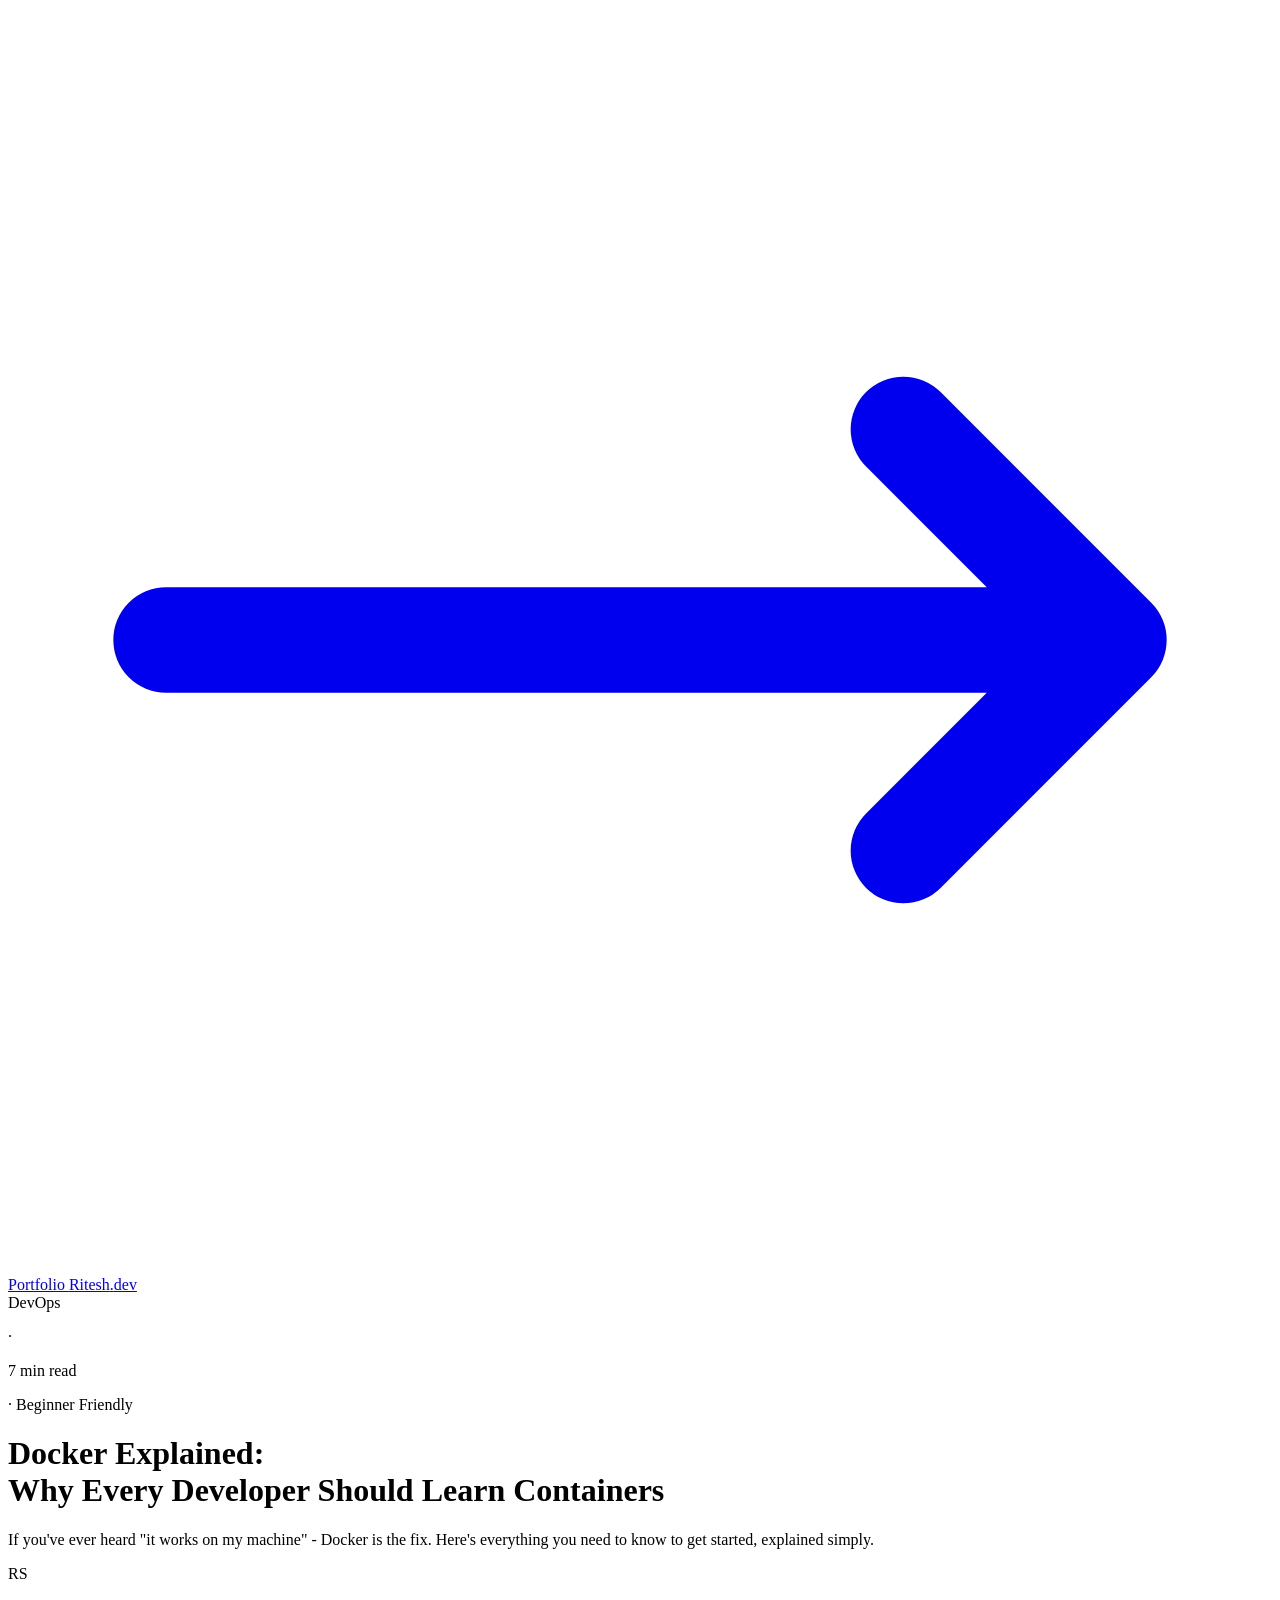
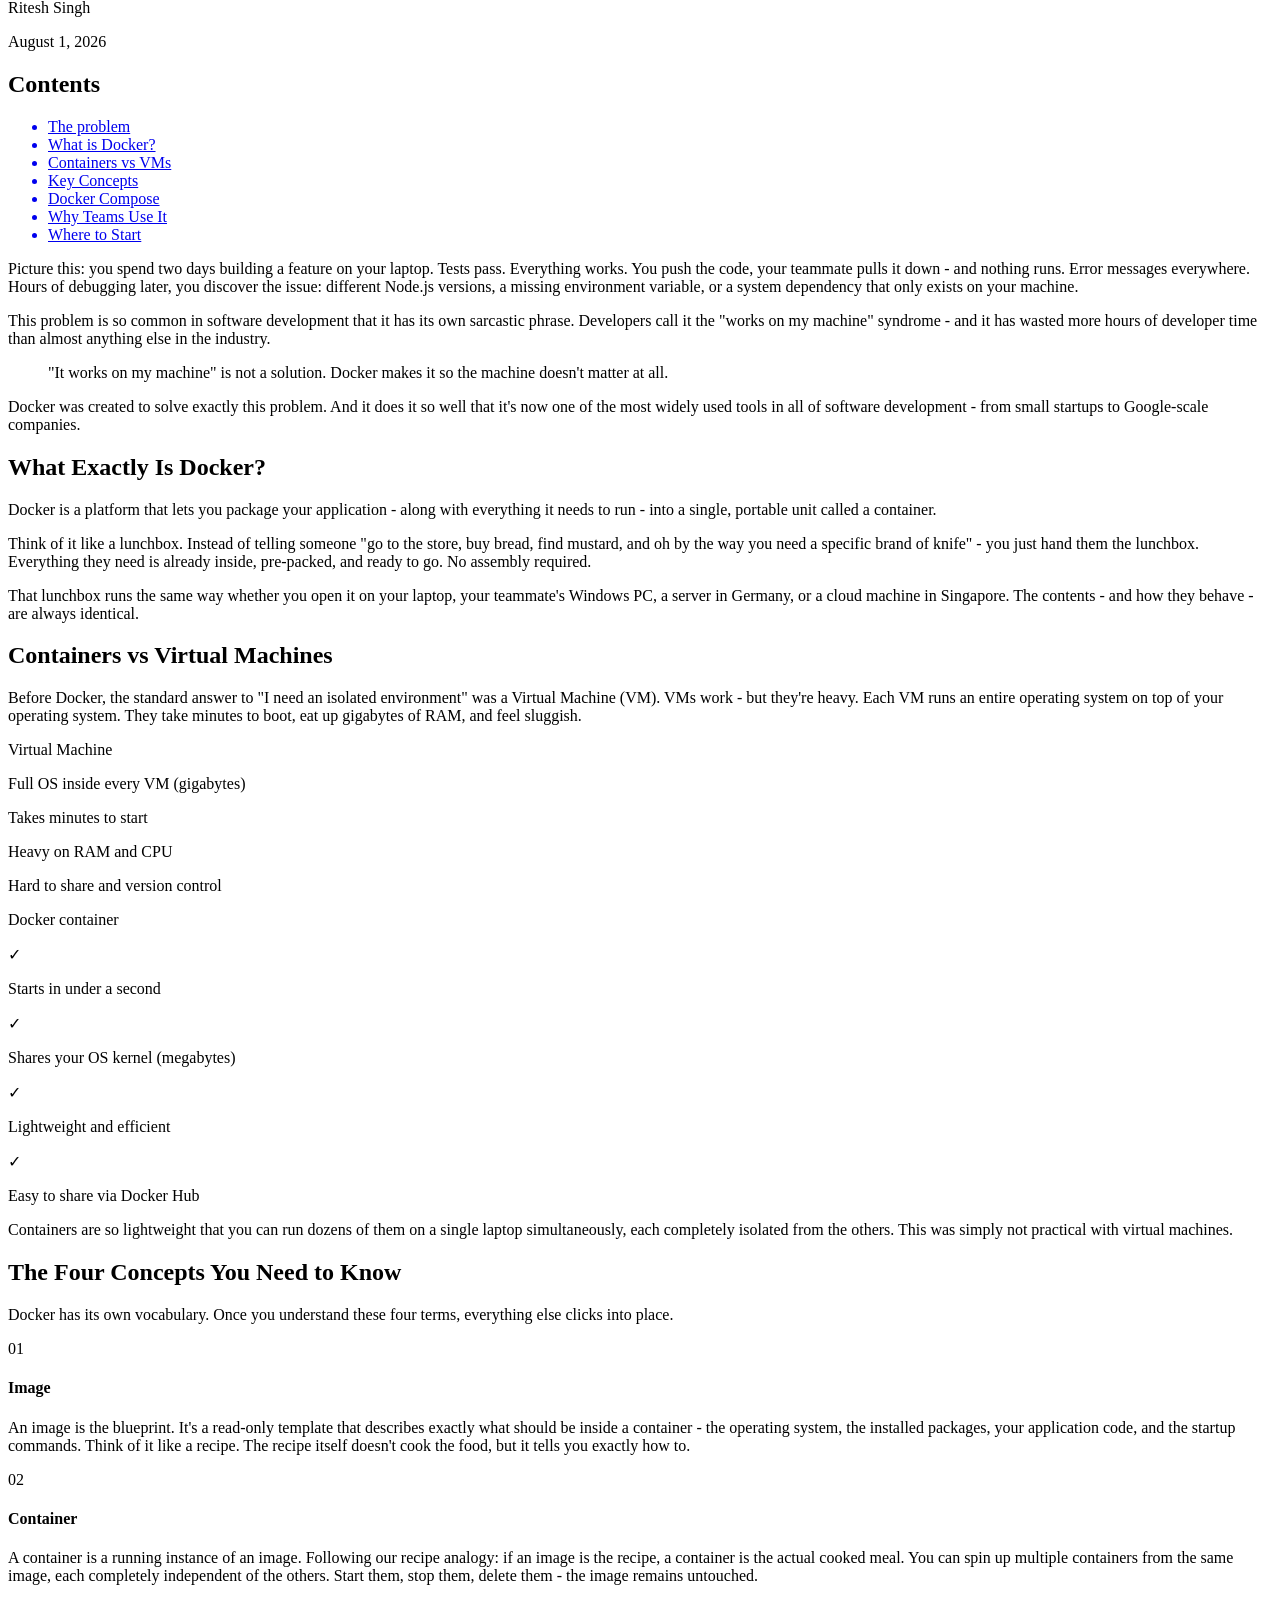
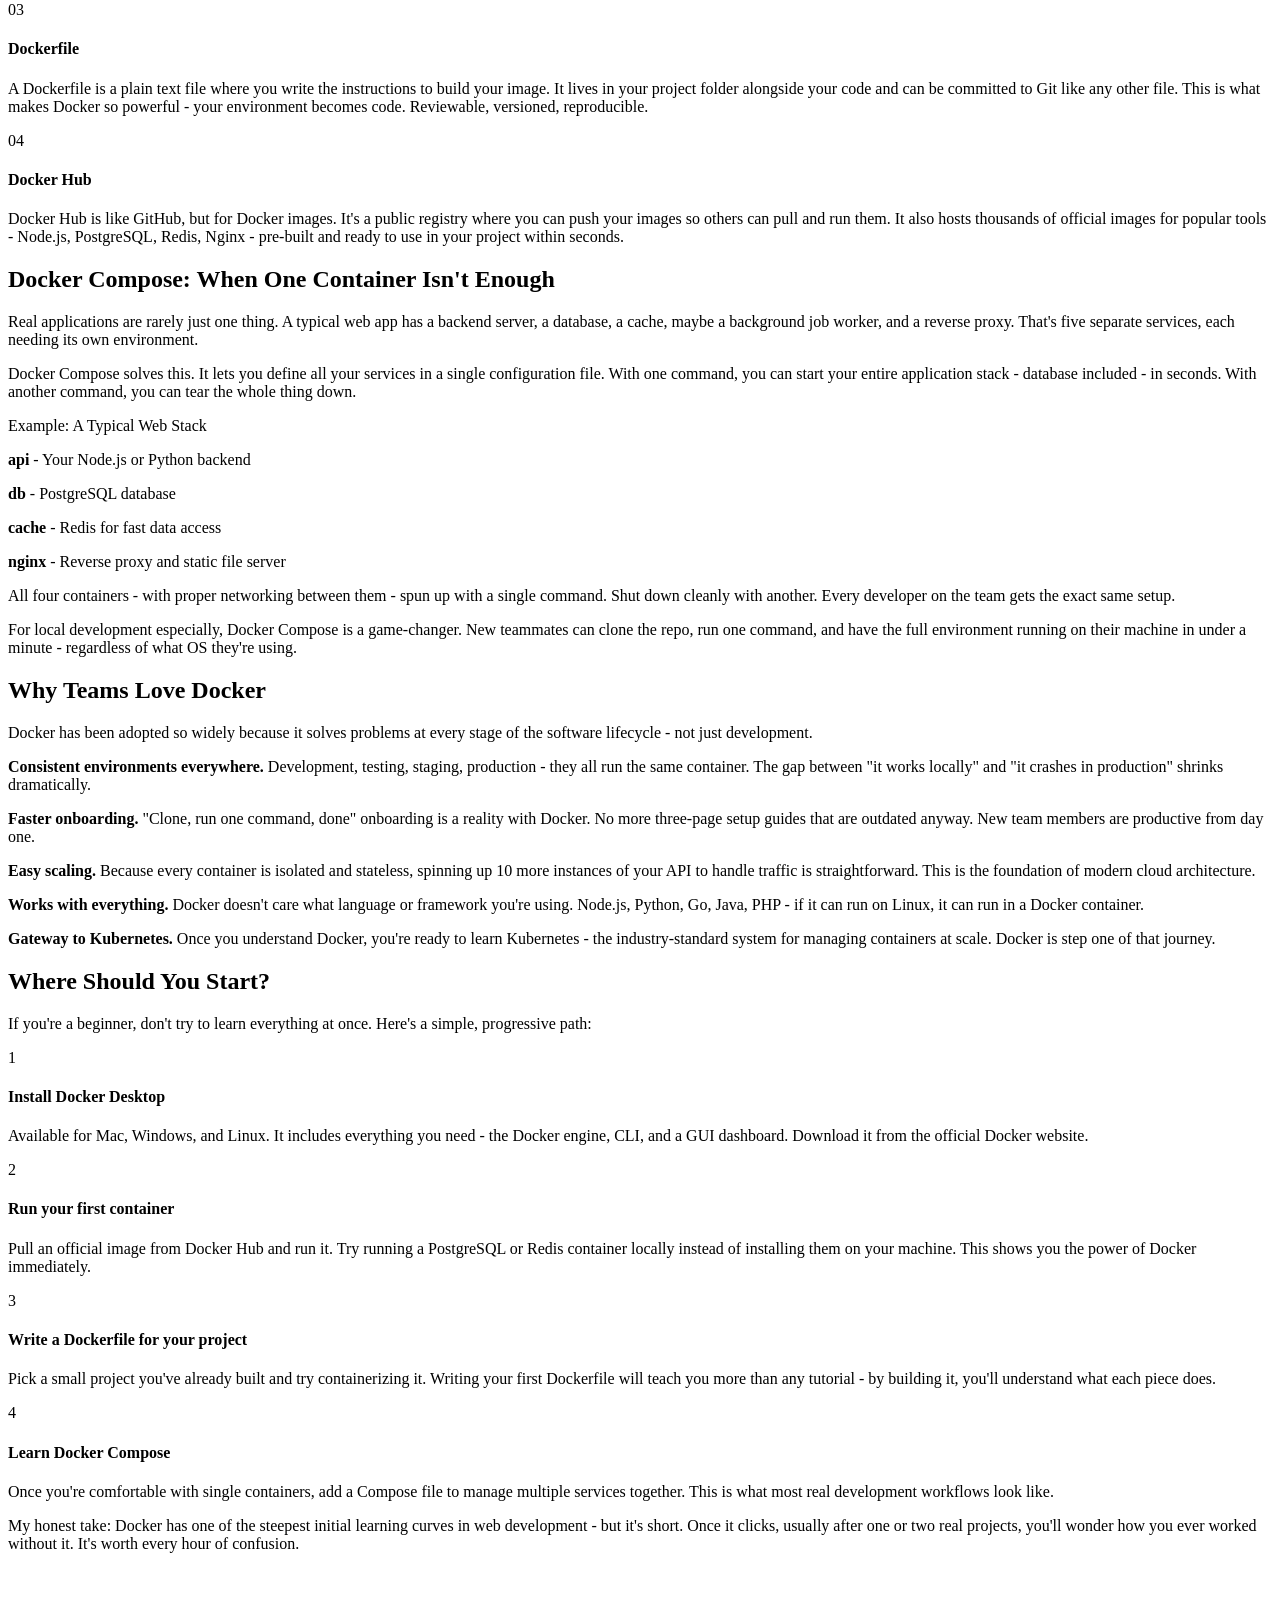
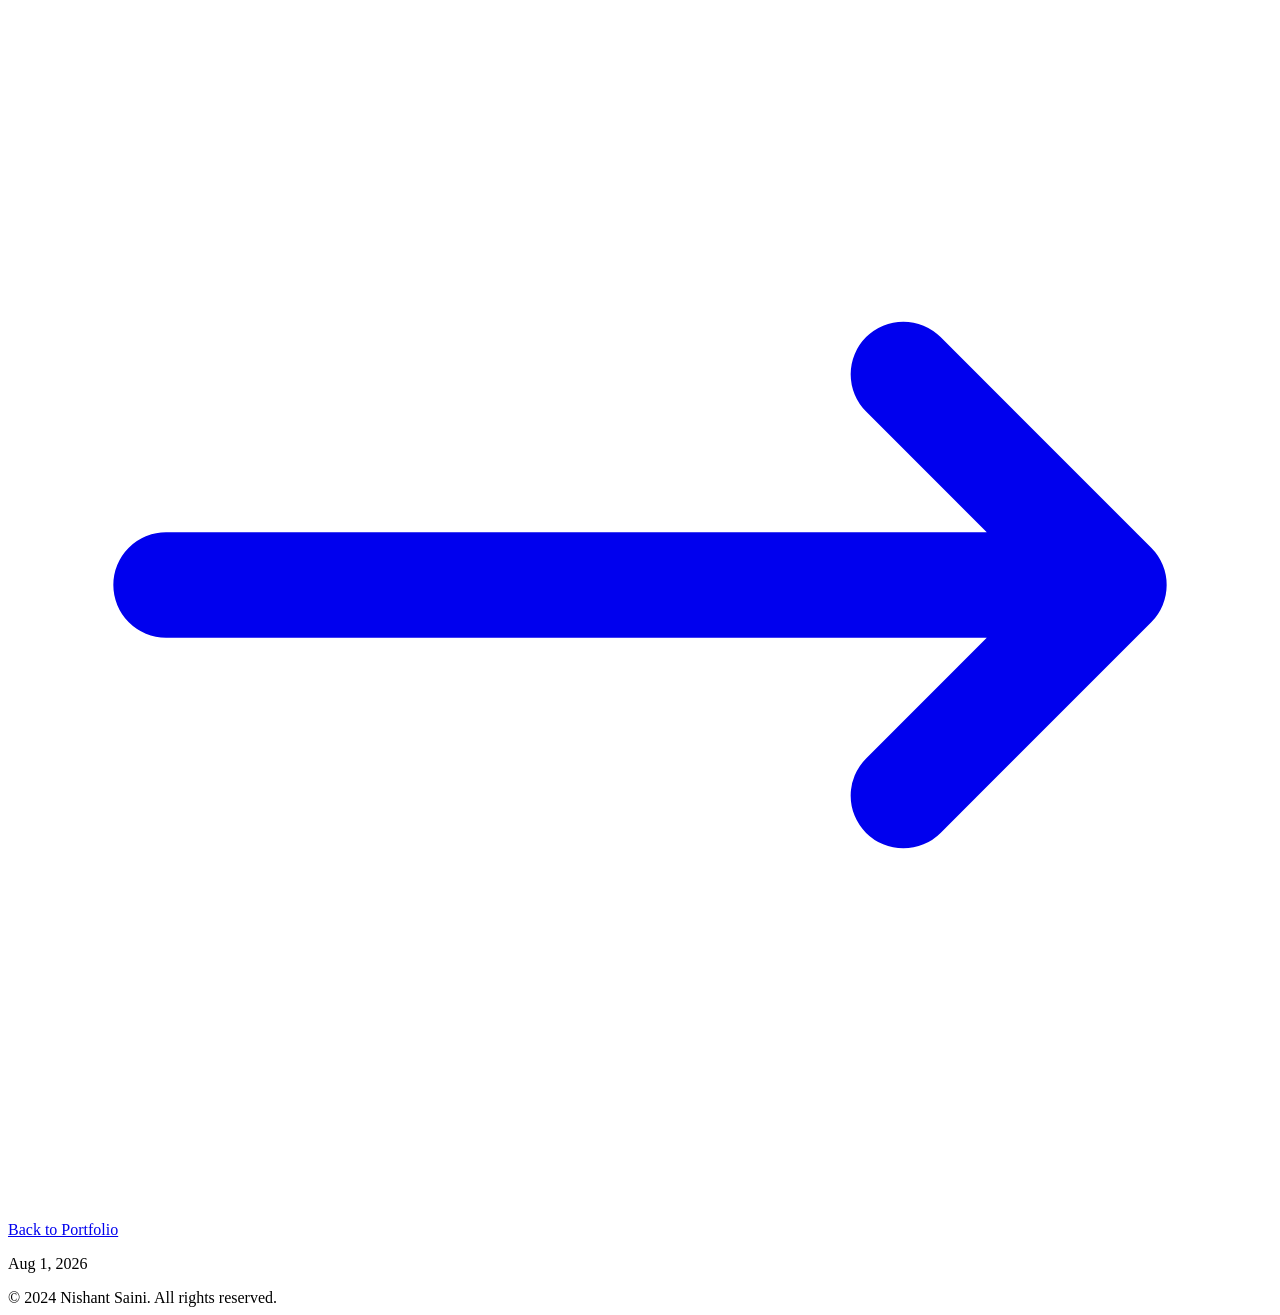
==== blog.html @ caf2816a "dynamic porfolio" ====
<!DOCTYPE html>
<html lang="en">

<head>
    <meta charset="UTF-8">
    <meta name="viewport" content="width=device-width, initial-scale=1.0">
    <title>Docker Blog</title>
    <link rel="stylesheet" href="output.css">
</head>

<body>
    <header class="border-b border-(--border-subtle) fixed inset-x-0 bg-(--navbar-bg) backdrop-blur-xs z-10">
        <nav class="flex justify-between max-w-6xl mx-auto px-6  items-center h-16">
            <a href="index.html"
                class="flex items-center text-sm gap-2 text-(--text-3) hover:text-(--text-1) transition-all duration-200 font-extralight">
                <svg class="w-4 h-4 rotate-180" fill="none" stroke="currentColor" viewBox="0 0 24 24">
                    <path stroke-linecap="round" stroke-linejoin="round" stroke-width="2"
                        d="M17 8l4 4m0 0l-4 4m4-4H3" />
                </svg>
                Portfolio
            </a>

            <a href="index.html">Ritesh<span class="text-amber-400 text-xl">.</span>dev</a>
        </nav>
    </header>

    <div class="pt-16">
        <div class="max-w-6xl mx-auto px-6 py-15 border-b border-(--border)">
            <div class="max-w-2xl">


                <div class="flex gap-4 text-xs text-(--text-4) items-center mb-8 ">
                    <span
                        class="rounded-full text-sm px-3 py-0.5 border border-(--accent-border) bg-(--accent-dim) text-(--accent)">DevOps</span>
                    <p>·</p>
                    <p>7 min read</p>
                    <span>·</span>
                    <span>Beginner Friendly</span>
                </div>
                <h1 class="text-4xl md:text-5xl font-serif font-bold mb-8 leading-tight tracking-tight">
                    Docker Explained:<br>Why Every Developer Should Learn Containers
                </h1>
                <p class="text-(--text-2) text-lg font-extralight leading-7 mb-8">If you've ever heard "it works on my
                    machine" -
                    Docker is the fix. Here's everything you need to know to get started, explained simply.</p>
                <div class="flex gap-4 items-center">
                    <div
                        class="h-10 w-10 rounded-full bg-(--accent-dim) border border-(--accent-border) p-2 grid place-items-center text-(--accent)">
                        RS
                    </div>
                    <div class="">
                        <p class="text-sm text-(--text-1)">Ritesh Singh</p>
                        <p class="text-xs text-(--text-4)">August 1, 2026</p>
                    </div>
                </div>
            </div>
        </div>
    </div>

    <div class="">
        <div class="max-w-6xl mx-auto px-6 py-10 flex gap-20">
            <div class="hidden relative lg:block w-40 ">
                <div class="sticky top-30">
                    <h2 class="uppercase tracking-widest text-xs text-(--text-4) mb-8">Contents</h2>

                    <ul class="flex flex-col gap-3.5">
                        <a href="#the-problem"
                            class="capitalize  text-xs text-(--text-4) hover:text-(--accent) transition-all duration-200">
                            <li>The problem</li>
                        </a>
                        <a href="#what-is-docker"
                            class="capitalize  text-xs text-(--text-4) hover:text-(--accent) transition-all duration-200">
                            <li>What is Docker?</li>
                        </a>
                        <a href="#container-vs-vm"
                            class="capitalize  text-xs text-(--text-4) hover:text-(--accent) transition-all duration-200">
                            <li>Containers vs VMs</li>
                        </a>
                        <a href="#key-concepts"
                            class="capitalize  text-xs text-(--text-4) hover:text-(--accent) transition-all duration-200">
                            <li>Key Concepts</li>
                        </a>
                        <a href="#docker-compose"
                            class="capitalize  text-xs text-(--text-4) hover:text-(--accent) transition-all duration-200">
                            <li>Docker Compose</li>
                        </a>
                        <a href="#why-teams-use-it"
                            class="capitalize  text-xs text-(--text-4) hover:text-(--accent) transition-all duration-200">
                            <li>Why Teams Use It</li>
                        </a>
                        <a href="#where-to-start"
                            class="capitalize  text-xs text-(--text-4) hover:text-(--accent) transition-all duration-200">
                            <li>Where to Start</li>
                        </a>
                    </ul>
                </div>

            </div>
            <div class=" flex-1 max-w-2xl">

                <!-- starts -->
                <section id="the-problem">
                    <p class="text-base text-(--text-2) leading-8 mb-6">Picture this: you spend two days building a
                        feature on your laptop. Tests pass. Everything works. You push the code, your teammate pulls it
                        down - and nothing runs. Error messages everywhere. Hours of debugging later, you discover the
                        issue: different Node.js versions, a missing environment variable, or a system dependency that
                        only exists on your machine.</p>

                    <p class="text-base text-(--text-3) leading-8 mb-6">This problem is so common in software
                        development that it has its own sarcastic phrase. Developers call it the "works on my machine"
                        syndrome - and it has wasted more hours of developer time than almost anything else in the
                        industry.</p>

                    <blockquote class="italic border-l-2 pl-6 border-(--accent) text-(--text-2) leading-8 mb-6">
                        <span>
                            "It works on my machine" is not a solution. Docker makes it so the machine doesn't matter at
                            all.
                        </span>

                    </blockquote>

                    <p class="text-base text-(--text-3) leading-8 mb-6">Docker was created to solve exactly this
                        problem. And it does it so well that it's now one of the most widely used tools in all of
                        software development - from small startups to Google-scale companies.</p>
                </section>

                <!-- What Exactly Is Docker? -->
                <section class="pt-10" id="what-is-docker">
                    <h2 class="font-serif font-bold text-2xl border-b border-(--border) pb-5 mb-5">What Exactly Is
                        Docker?</h2>

                    <p class="text-base text-(--text-3) leading-8 mb-6">Docker is a platform that lets you package your
                        application - along with everything it needs to run - into a single, portable unit called a
                        <span class="text-(--text-1)">container</span>.
                    </p>

                    <p class="text-base text-(--text-3) leading-8 mb-6">Think of it like a lunchbox. Instead of telling
                        someone "go to the store, buy bread, find mustard, and oh by the way you need a specific brand
                        of knife" - you just hand them the lunchbox. Everything they need is already inside, pre-packed,
                        and ready to go. No assembly required.</p>

                    <p class="text-base text-(--text-3) leading-8 mb-6">That lunchbox runs the same way whether you open
                        it on your laptop, your teammate's Windows PC, a server in Germany, or a cloud machine in
                        Singapore. The contents - and how they behave - are always identical.

                    </p>

                </section>

                <!-- Containers vs Virtual Machines -->
                <section id="container-vs-vm" class="pt-10">
                    <h2 class="font-serif font-bold text-2xl border-b border-(--border) pb-5 mb-5">Containers vs Virtual
                        Machines
                    </h2>

                    <p class="text-base text-(--text-3) leading-8 mb-6">Before Docker, the standard answer to "I need an
                        isolated environment" was a <span class="text-(--text-1)">Virtual Machine (VM)</span>. VMs work
                        - but they're heavy. Each VM runs an entire operating system on top of your operating system.
                        They take minutes to boot, eat up gigabytes of RAM, and feel sluggish.
                    </p>

                    <div class="flex flex-col sm:flex-row gap-5 text-xs text-(--text-3) mb-6">
                        <div class="flex-1 bg-(--surface-solid) p-5 rounded-xl border border-(--border)">
                            <div class="flex items-center gap-2 text-sm mb-3 text-(--text-1)">
                                <span class="w-2 h-2 bg-red-400 inline-block rounded-full"></span>
                                <p>Virtual Machine</p>
                            </div>
                            <div class="flex flex-col gap-3">
                                <div class="flex items-center gap-1">
                                    <span class="w-1 h-1 bg-(--text-4) inline-block rounded-full"></span>
                                    <p>Full OS inside every VM (gigabytes)</p>
                                </div>
                                <div class="flex items-center gap-1">
                                    <span class="w-1 h-1 bg-(--text-4) inline-block rounded-full"></span>
                                    <p>
                                        Takes minutes to start</p>
                                </div>
                                <div class="flex items-center gap-1">
                                    <span class="w-1 h-1 bg-(--text-4) inline-block rounded-full"></span>
                                    <p>Heavy on RAM and CPU
                                    </p>
                                </div>
                                <div class="flex items-center gap-1">
                                    <span class="w-1 h-1 bg-(--text-4) inline-block rounded-full"></span>
                                    <p>Hard to share and version control
                                    </p>
                                </div>
                            </div>
                        </div>
                        <div class="flex-1 bg-(--surface-solid) p-5 rounded-xl border border-(--accent-border)">
                            <div class="flex items-center gap-2 text-sm mb-3 text-(--text-1)">
                                <span class="w-2 h-2 bg-green-400 inline-block rounded-full"></span>
                                <p>Docker container</p>
                            </div>
                            <div class="flex flex-col gap-3">
                                <div class="flex gap-1">
                                    <span class="text-(--accent)">✓</span>
                                    <p>Starts in under a second
                                    </p>
                                </div>

                                <div class="flex gap-1">
                                    <span class="text-(--accent)">✓</span>
                                    <p>Shares your OS kernel (megabytes)</p>
                                </div>

                                <div class="flex gap-1">
                                    <span class="text-(--accent)">✓</span>
                                    <p>Lightweight and efficient
                                    </p>
                                </div>

                                <div class="flex gap-1">
                                    <span class="text-(--accent)">✓</span>
                                    <p>Easy to share via Docker Hub
                                    </p>
                                </div>


                            </div>
                        </div>
                    </div>

                    <p class="text-base text-(--text-3) leading-8 mb-6">Containers are so lightweight that you can run
                        dozens of them on a single laptop simultaneously, each completely isolated from the others. This
                        was simply not practical with virtual machines.
                    </p>

                </section>

                <!-- The Four Concepts You Need to Know -->
                <section id="key-concepts" class="pt-10">
                    <h2 class="font-serif font-bold text-2xl border-b border-(--border) pb-5 mb-5">The Four Concepts You
                        Need to Know
                    </h2>

                    <p class="text-base text-(--text-3) leading-8 mb-6">Docker has its own vocabulary. Once you
                        understand these four terms, everything else clicks into place.
                    </p>

                    <div class="flex flex-col gap-5">
                        <div
                            class="flex items-start gap-5 bg-(--surface-solid) p-5 rounded-xl border border-(--border)">
                            <div
                                class="border border-(--accent-border) bg-(--accent-dim) text-(--accent) p-3  font-mono font-bold rounded-lg ">
                                01</div>
                            <div>
                                <h4 class="text-lg mb-3">Image</h4>
                                <p class="text-sm text-(--text-3) mb-6">An image is the blueprint. It's a read-only
                                    template that describes exactly what should be inside a container - the operating
                                    system, the installed packages, your application code, and the startup commands.
                                    Think of it like a recipe. The recipe itself doesn't cook the food, but it tells you
                                    exactly how to.
                                </p>
                            </div>
                        </div>

                        <div
                            class="flex items-start gap-5 bg-(--surface-solid) p-5 rounded-xl border border-(--border)">
                            <div
                                class="border border-(--accent-border) bg-(--accent-dim) text-(--accent) p-3  font-mono font-bold rounded-lg ">
                                02</div>
                            <div>
                                <h4 class="text-lg mb-3">Container</h4>
                                <p class="text-sm text-(--text-3) mb-6">A container is a running instance of an image. Following our recipe analogy: if an image is the recipe, a container is the actual cooked meal. You can spin up multiple containers from the same image, each completely independent of the others. Start them, stop them, delete them - the image remains untouched.
                                </p>
                            </div>
                        </div>

                        <div
                            class="flex items-start gap-5 bg-(--surface-solid) p-5 rounded-xl border border-(--border)">
                            <div
                                class="border border-(--accent-border) bg-(--accent-dim) text-(--accent) p-3  font-mono font-bold rounded-lg ">
                                03</div>
                            <div>
                                <h4 class="text-lg mb-3">Dockerfile</h4>
                                <p class="text-sm text-(--text-3) mb-6">A Dockerfile is a plain text file where you write the instructions to build your image. It lives in your project folder alongside your code and can be committed to Git like any other file. This is what makes Docker so powerful - your environment becomes code. Reviewable, versioned, reproducible.
                                </p>
                            </div>
                        </div>

                        <div
                            class="flex items-start gap-5 bg-(--surface-solid) p-5 rounded-xl border border-(--border)">
                            <div
                                class="border border-(--accent-border) bg-(--accent-dim) text-(--accent) p-3  font-mono font-bold rounded-lg ">
                                04</div>
                            <div>
                                <h4 class="text-lg mb-3">Docker Hub</h4>
                                <p class="text-sm text-(--text-3) mb-6">Docker Hub is like GitHub, but for Docker images. It's a public registry where you can push your images so others can pull and run them. It also hosts thousands of official images for popular tools - Node.js, PostgreSQL, Redis, Nginx - pre-built and ready to use in your project within seconds.
                                </p>
                            </div>
                        </div>
                    </div>

                </section>

                <!-- Docker Compose: When One Container Isn't Enough -->
                <section id="docker-compose" class="pt-10">
                    <h2 class="font-serif font-bold text-2xl border-b border-(--border) pb-5 mb-5">Docker Compose: When
                        One Container Isn't Enough</h2>

                    <p class="text-base text-(--text-3) leading-8 mb-6">Real applications are rarely just one thing. A
                        typical web app has a backend server, a database, a cache, maybe a background job worker, and a
                        reverse proxy. That's five separate services, each needing its own environment.
                    </p>

                    <p class="text-base text-(--text-3) leading-8 mb-6"><span class="text-(--text-1)">Docker
                            Compose</span> solves this. It lets you define all your services in a single configuration
                        file. With one command, you can start your entire application stack - database included - in
                        seconds. With another command, you can tear the whole thing down.

                    </p>

                    <div class="bg-(--surface-solid) border border-(--border) rounded-xl p-5">

                        <p class="uppercase text-(--text-4) tracking-widest text-xs mb-6">Example: A Typical Web Stack
                        </p>

                        <div class="flex flex-col gap-3 text-(--text-2) mb-6 text-sm">
                            <div class="flex gap-2 items-center">
                                <span class="w-2 h-2 bg-blue-400 inline-block rounded-full"></span>
                                <p><strong class="text-(--text-1)">api</strong> - Your Node.js or Python backend</p>
                            </div>

                            <div class="flex gap-2 items-center">
                                <span class="w-2 h-2 bg-green-400 inline-block rounded-full"></span>
                                <p><strong class="text-(--text-1)">db</strong> - PostgreSQL database

                                </p>
                            </div>



                            <div class="flex gap-2 items-center">
                                <span class="w-2 h-2 bg-red-400 inline-block rounded-full"></span>
                                <p><strong class="text-(--text-1)">cache</strong> - Redis for fast data access
                                </p>
                            </div>

                            <div class="flex gap-2 items-center">
                                <span class="w-2 h-2 bg-purple-400 inline-block rounded-full"></span>
                                <p><strong class="text-(--text-1)">nginx</strong> - Reverse proxy and static file server

                                </p>
                            </div>
                        </div>

                        <p class="border-t border-(--border) pt-5 text-xs text-(--text-4)">
                            All four containers - with proper networking between them - spun up with a single command.
                            Shut down cleanly with another. Every developer on the team gets the exact same setup.


                        </p>
                    </div>


                    <p class="text-base text-(--text-3) leading-8 mb-6">For local development especially, Docker Compose
                        is a game-changer. New teammates can clone the repo, run one command, and have the full
                        environment running on their machine in under a minute - regardless of what OS they're using.

                    </p>

                </section>


                <!-- Why Teams Love Docker -->
                <section id="why-teams-use-it" class="pt-10">
                    <h2 class="font-serif font-bold text-2xl border-b border-(--border) pb-5 mb-5">Why Teams Love Docker
                    </h2>

                    <p class="text-base text-(--text-3) leading-8 mb-6">Docker has been adopted so widely because it
                        solves problems at every stage of the software lifecycle - not just development.
                    </p>

                    <div class="flex flex-col gap-5">
                        <div class="flex gap-5">
                            <div class="min-w-2 h-2 mt-2.5 rounded-full bg-(--accent)">
                            </div>
                            <div>
                                <p class="text-base text-(--text-3) leading-7 font-light">
                                    <strong class="text-(--text-1)">Consistent environments everywhere.</strong>
                                    Development, testing, staging, production - they all run the same container. The gap
                                    between "it works locally" and "it crashes in production" shrinks dramatically.
                                </p>
                            </div>
                        </div>

                        <div class="flex gap-5">
                            <div class="min-w-2 h-2 mt-2.5 rounded-full bg-(--accent)">
                            </div>
                            <div>
                                <p class="text-base text-(--text-3) leading-7 font-light">
                                    <strong class="text-(--text-1)">Faster onboarding. </strong>"Clone, run one command, done" onboarding is a reality with Docker. No more three-page setup guides that are outdated anyway. New team members are productive from day one.
                                </p>
                            </div>
                        </div>

                        <div class="flex gap-5">
                            <div class="min-w-2 h-2 mt-2.5 rounded-full bg-(--accent)">
                            </div>
                            <div>
                                <p class="text-base text-(--text-3) leading-7 font-light">
                                    <strong class="text-(--text-1)">Easy scaling. </strong>Because every container is isolated and stateless, spinning up 10 more instances of your API to handle traffic is straightforward. This is the foundation of modern cloud architecture.
                                </p>
                            </div>
                        </div>

                         <div class="flex gap-5">
                            <div class="min-w-2 h-2 mt-2.5 rounded-full bg-(--accent)">

                            </div>
                            <div>
                                <p class="text-base text-(--text-3) leading-7 font-light">
                                    <strong class="text-(--text-1)">Works with everything. </strong>Docker doesn't care what language or framework you're using. Node.js, Python, Go, Java, PHP - if it can run on Linux, it can run in a Docker container.
                                </p>
                            </div>
                        </div>
                        
                         <div class="flex gap-5">
                            <div class="min-w-2 h-2 mt-2.5 rounded-full bg-(--accent)">

                            </div>
                            <div>
                                <p class="text-base text-(--text-3) leading-7 font-light">
                                    <strong class="text-(--text-1)">Gateway to Kubernetes. </strong>Once you understand Docker, you're ready to learn Kubernetes - the industry-standard system for managing containers at scale. Docker is step one of that journey.
                                </p>
                            </div>
                        </div>
                    </div>

                </section>


                <!-- Where Should You Start? -->
                <section id="where-to-start" class="pt-10">
                    <h2 class="font-serif font-bold text-2xl border-b border-(--border) pb-5 mb-5">Where Should You
                        Start?
                    </h2>

                    <p class="text-base text-(--text-3) leading-8 mb-6">If you're a beginner, don't try to learn
                        everything at once. Here's a simple, progressive path:
                    </p>

                    <div class="flex flex-col gap-3">
                        <div class="flex items-start gap-5">
                            <div
                                class="border border-(--border) bg-(--surface-solid) text-(--text-3)   font-mono font-bold rounded-full min-w-10 h-10 grid place-items-center ">
                                1</div>
                            <div>
                                <h4 class="text-base mb-1">Install Docker Desktop</h4>
                                <p class="text-sm text-(--text-3) mb-6">Available for Mac, Windows, and Linux. It
                                    includes everything you need - the Docker engine, CLI, and a GUI dashboard. Download
                                    it from the official Docker website.
                                </p>
                            </div>
                        </div>

                        <div class="flex items-start gap-5">
                            <div
                                class="border border-(--border) bg-(--surface-solid) text-(--text-3)   font-mono font-bold rounded-full min-w-10 h-10 grid place-items-center ">
                                2</div>
                            <div>
                                <h4 class="text-base mb-1">Run your first container</h4>
                                <p class="text-sm text-(--text-3) mb-6">Pull an official image from Docker Hub and run it. Try running a PostgreSQL or Redis container locally instead of installing them on your machine. This shows you the power of Docker immediately.
                                </p>
                            </div>
                        </div>

                        <div class="flex items-start gap-5">
                            <div
                                class="border border-(--border) bg-(--surface-solid) text-(--text-3)   font-mono font-bold rounded-full min-w-10 h-10 grid place-items-center ">
                                3</div>
                            <div>
                                <h4 class="text-base mb-1">Write a Dockerfile for your project</h4>
                                <p class="text-sm text-(--text-3) mb-6">Pick a small project you've already built and try containerizing it. Writing your first Dockerfile will teach you more than any tutorial - by building it, you'll understand what each piece does.
                                </p>
                            </div>
                        </div>

                        <div class="flex items-start gap-5">
                            <div
                                class="border border-(--border) bg-(--surface-solid) text-(--text-3)   font-mono font-bold rounded-full min-w-10 h-10 grid place-items-center ">
                                4</div>
                            <div>
                                <h4 class="text-base mb-1">Learn Docker Compose</h4>
                                <p class="text-sm text-(--text-3) mb-6">Once you're comfortable with single containers, add a Compose file to manage multiple services together. This is what most real development workflows look like.
                                </p>
                            </div>
                        </div>
                    </div>

                </section>

                <!-- My honest take -->

                <section class="mt-6  p-6 text-(--accent)/80 border border-(--accent-border) rounded-xl bg-(--accent-dim) text-sm leading-6"> 
                     <span class="text-(--accent)">My honest take:</span>  Docker has one of the steepest initial learning curves in web development - but it's short. Once it clicks, usually after one or two real projects, you'll wonder how you ever worked without it. It's worth every hour of confusion. 
                </section>

                <!-- bottom navigation -->

                <section class="mt-12 border-t border-(--border) py-7 flex justify-between text-xs text-(--text-3)">
                  <a href="index.html"
                class="flex items-center  hover:text-(--accent) gap-2 transition-all duration-200 font-extralight">
                <svg class="w-4 h-4 rotate-180" fill="none" stroke="currentColor" viewBox="0 0 24 24">
                    <path stroke-linecap="round" stroke-linejoin="round" stroke-width="2"
                        d="M17 8l4 4m0 0l-4 4m4-4H3" />
                </svg>
                Back to Portfolio
            </a>

            <p>Aug 1, 2026</p>

                </section>


            </div>
        </div>
    </div>







    <footer class="border-t border-(--border) py-10">
        <div class=" flex justify-center px-6 text-xs text-(--text-4)">
            © 2024 Nishant Saini. All rights reserved.
        </div>
    </footer>
</body>

</html>
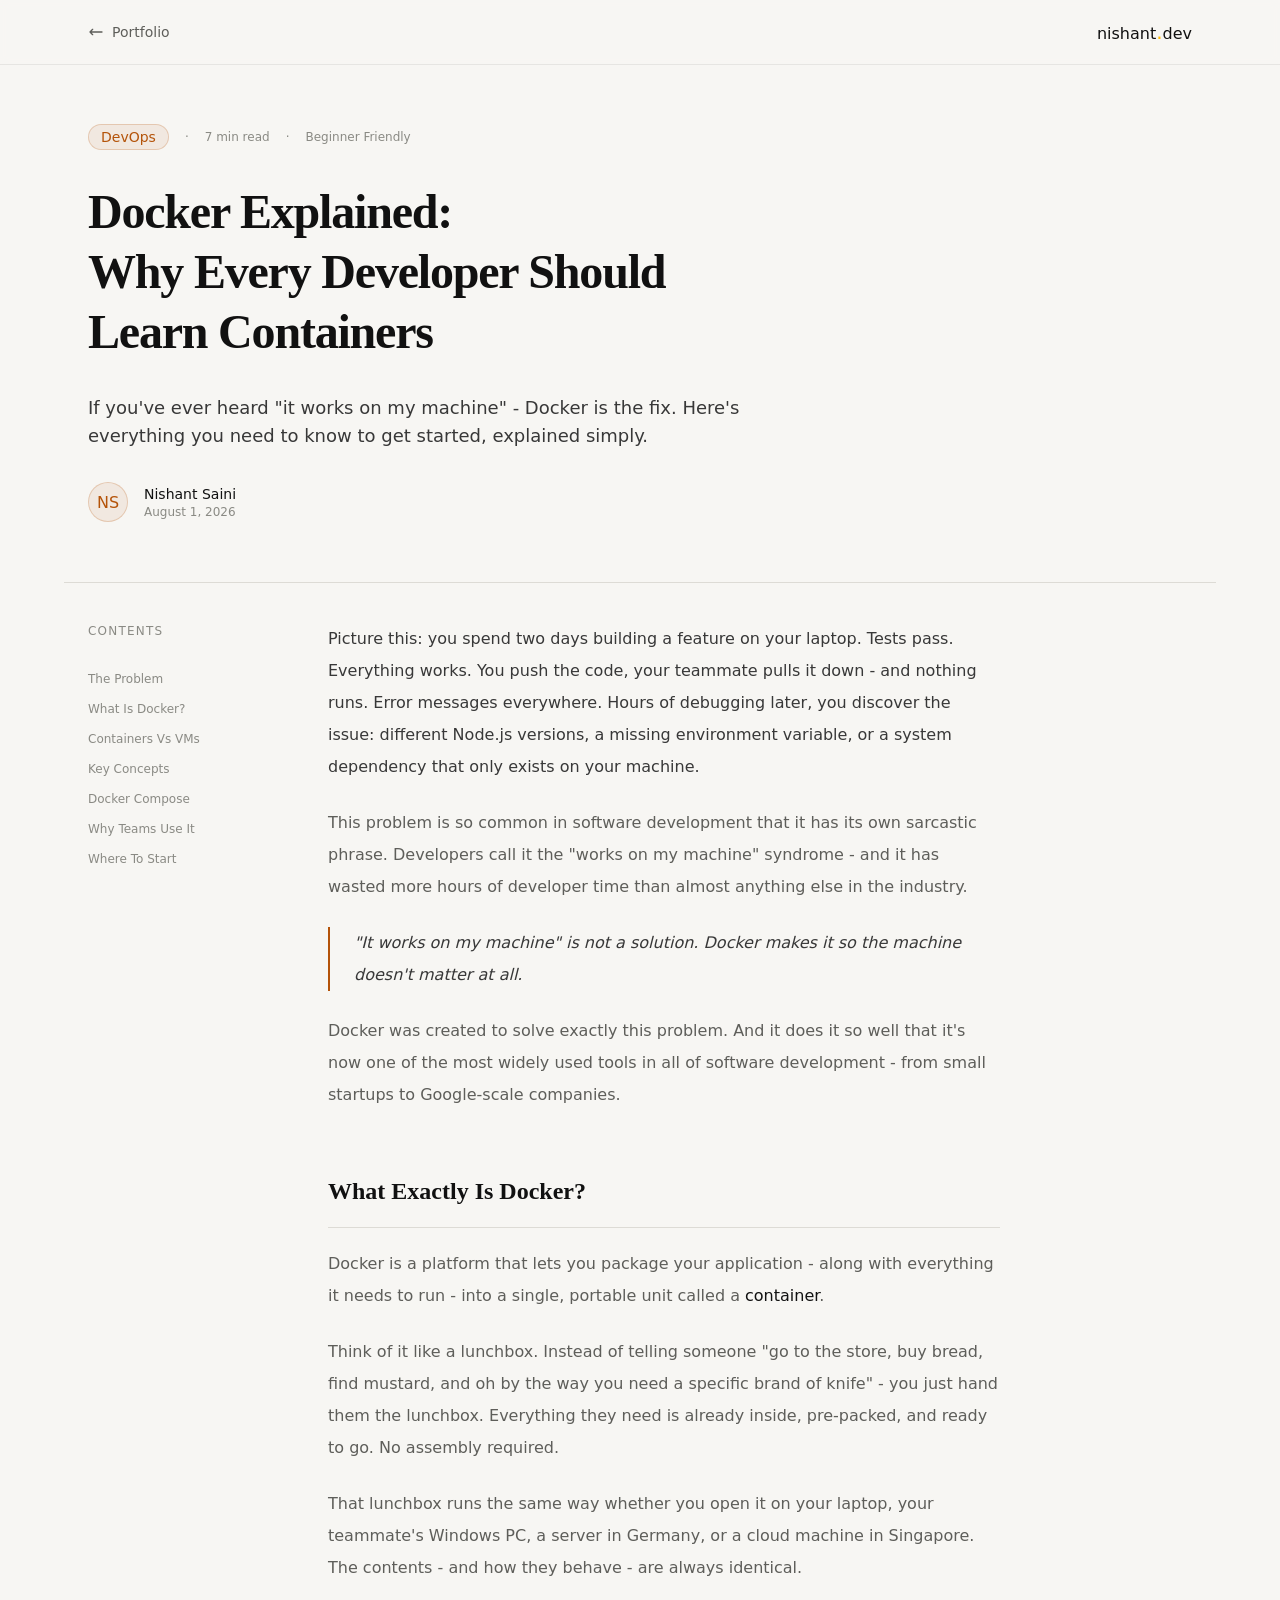
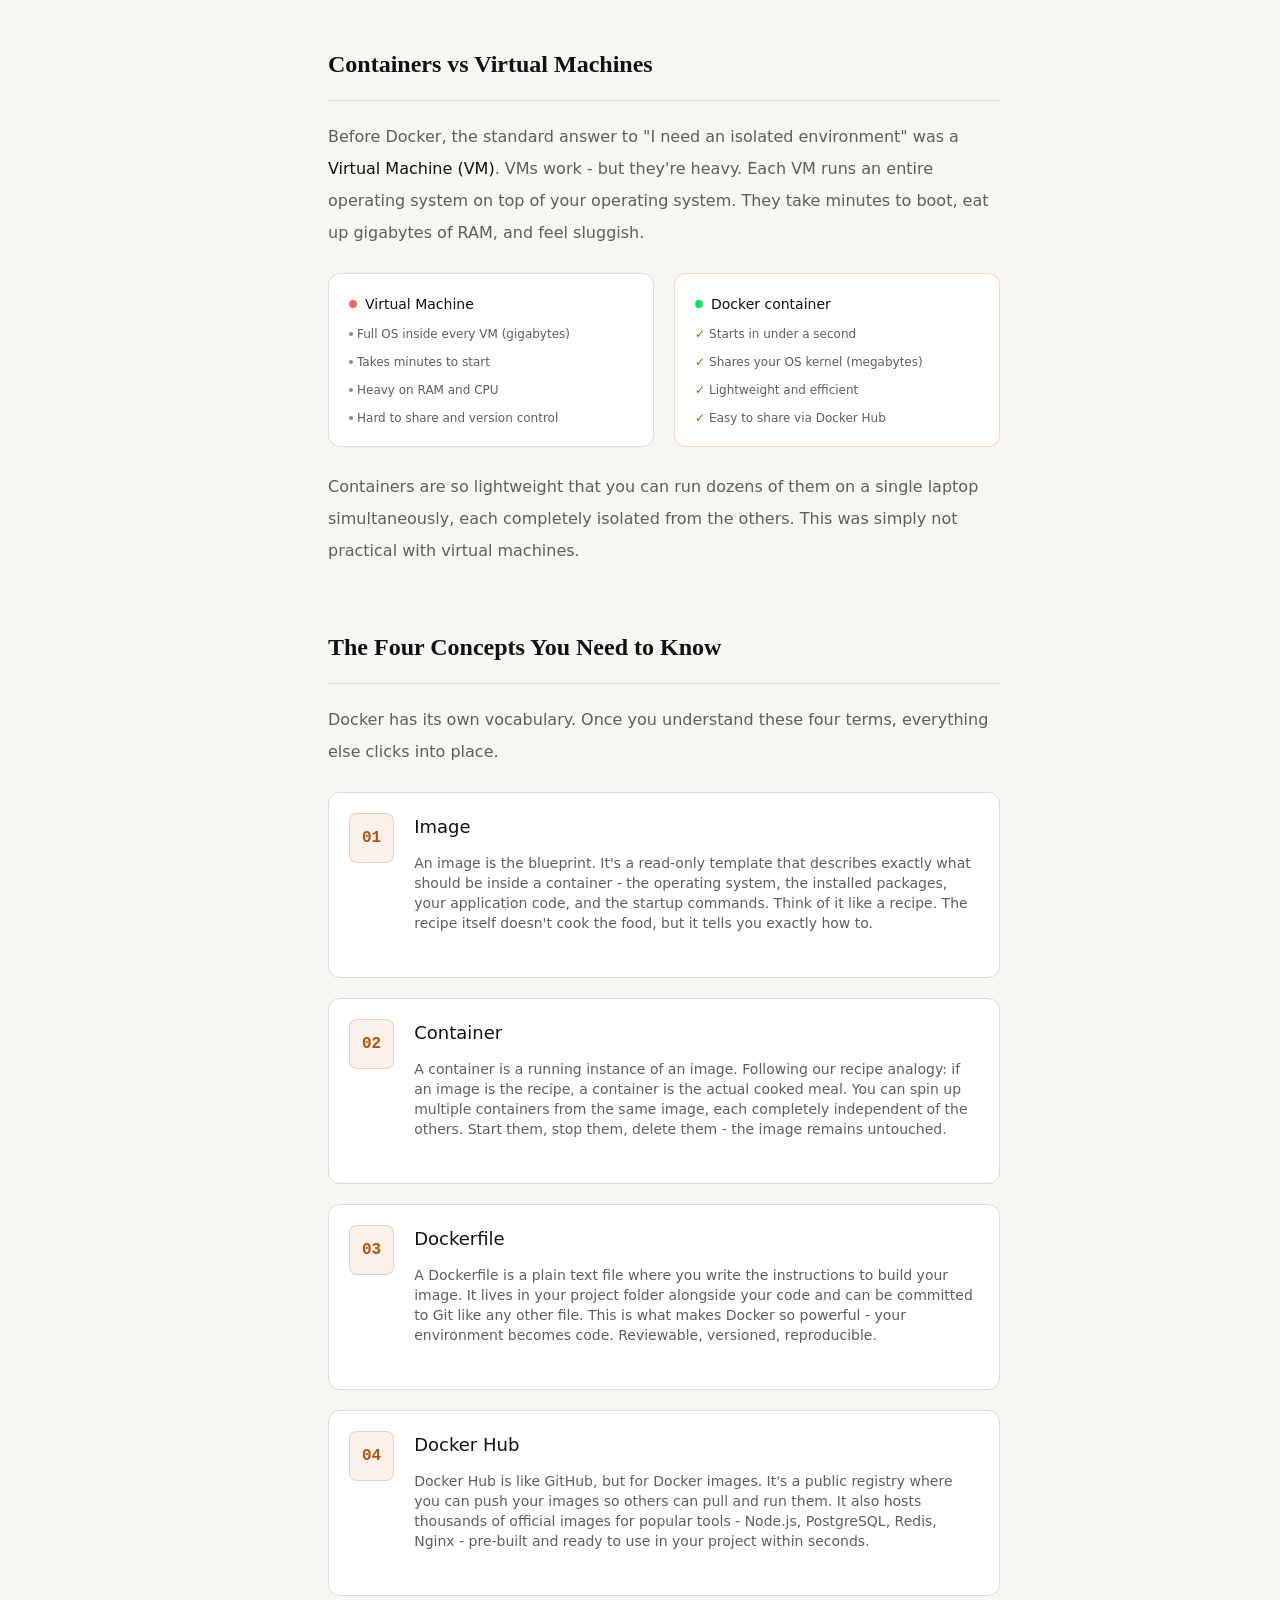
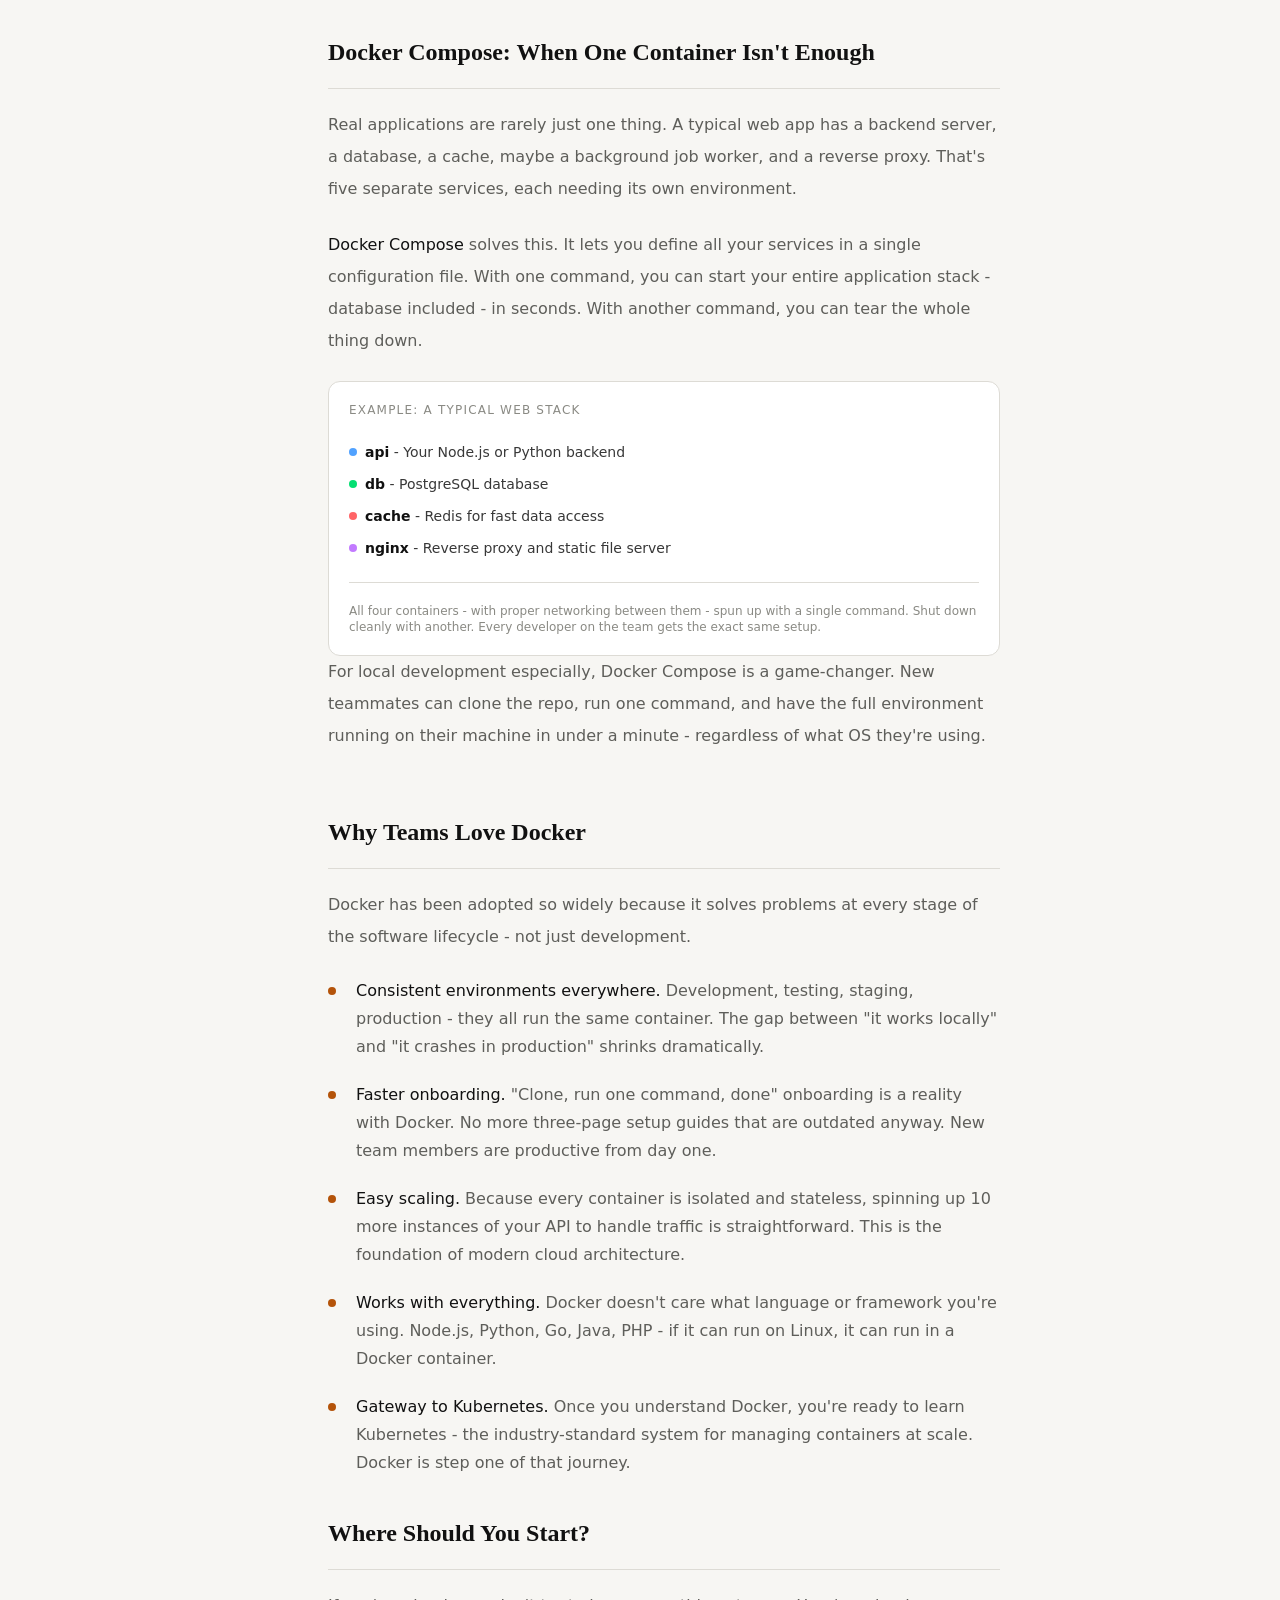
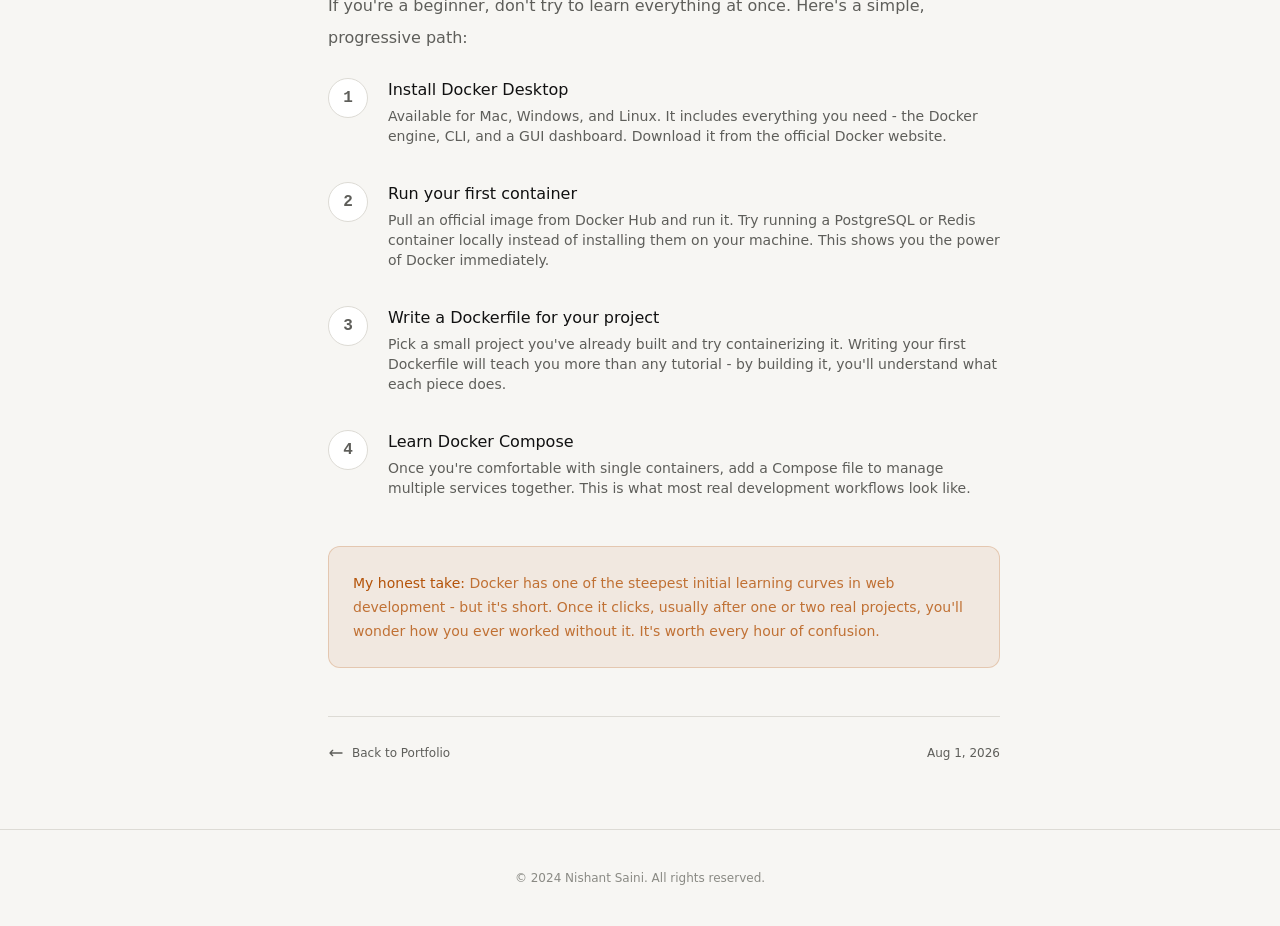
==== commit 4b7fdfac: "dynamic portfolio" ====
--- a/blog.html
+++ b/blog.html
@@ -20,7 +20,7 @@
                 Portfolio
             </a>
 
-            <a href="index.html">Ritesh<span class="text-amber-400 text-xl">.</span>dev</a>
+            <a href="index.html">nishant<span class="text-amber-400 text-xl">.</span>dev</a>
         </nav>
     </header>
 
@@ -46,10 +46,10 @@
                 <div class="flex gap-4 items-center">
                     <div
                         class="h-10 w-10 rounded-full bg-(--accent-dim) border border-(--accent-border) p-2 grid place-items-center text-(--accent)">
-                        RS
+                        NS
                     </div>
                     <div class="">
-                        <p class="text-sm text-(--text-1)">Ritesh Singh</p>
+                        <p class="text-sm text-(--text-1)">Nishant Saini</p>
                         <p class="text-xs text-(--text-4)">August 1, 2026</p>
                     </div>
                 </div>
--- a/output.css
+++ b/output.css
@@ -0,0 +1,1348 @@
+/*! tailwindcss v4.3.3 | MIT License | https://tailwindcss.com */
+@layer properties;
+@layer theme, base, components, utilities;
+@layer theme {
+  :root, :host {
+    --font-sans: 'Inter', ui-sans-serif, system-ui, sans-serif;
+    --font-serif: 'Playfair Display', ui-serif, Georgia, serif;
+    --font-mono: 'JetBrains Mono', ui-monospace, 'Courier New', monospace;
+    --color-red-400: oklch(70.4% 0.191 22.216);
+    --color-red-500: oklch(63.7% 0.237 25.331);
+    --color-amber-300: oklch(87.9% 0.169 91.605);
+    --color-amber-400: oklch(82.8% 0.189 84.429);
+    --color-amber-500: oklch(76.9% 0.188 70.08);
+    --color-green-400: oklch(79.2% 0.209 151.711);
+    --color-emerald-800: oklch(43.2% 0.095 166.913);
+    --color-emerald-950: oklch(26.2% 0.051 172.552);
+    --color-teal-900: oklch(38.6% 0.063 188.416);
+    --color-cyan-500: oklch(71.5% 0.143 215.221);
+    --color-blue-300: oklch(80.9% 0.105 251.813);
+    --color-blue-400: oklch(70.7% 0.165 254.624);
+    --color-blue-800: oklch(42.4% 0.199 265.638);
+    --color-blue-950: oklch(28.2% 0.091 267.935);
+    --color-violet-800: oklch(43.2% 0.232 292.759);
+    --color-violet-950: oklch(28.3% 0.141 291.089);
+    --color-purple-400: oklch(71.4% 0.203 305.504);
+    --color-purple-900: oklch(38.1% 0.176 304.987);
+    --color-slate-900: oklch(20.8% 0.042 265.755);
+    --color-neutral-900: oklch(20.5% 0 none);
+    --color-black: #000;
+    --color-white: #fff;
+    --spacing: 0.25rem;
+    --container-xs: 20rem;
+    --container-sm: 24rem;
+    --container-xl: 36rem;
+    --container-2xl: 42rem;
+    --container-6xl: 72rem;
+    --text-xs: 0.75rem;
+    --text-xs--line-height: calc(1 / 0.75);
+    --text-sm: 0.875rem;
+    --text-sm--line-height: calc(1.25 / 0.875);
+    --text-base: 1rem;
+    --text-base--line-height: calc(1.5 / 1);
+    --text-lg: 1.125rem;
+    --text-lg--line-height: calc(1.75 / 1.125);
+    --text-xl: 1.25rem;
+    --text-xl--line-height: calc(1.75 / 1.25);
+    --text-2xl: 1.5rem;
+    --text-2xl--line-height: calc(2 / 1.5);
+    --text-3xl: 1.875rem;
+    --text-3xl--line-height: calc(2.25 / 1.875);
+    --text-4xl: 2.25rem;
+    --text-4xl--line-height: calc(2.5 / 2.25);
+    --text-5xl: 3rem;
+    --text-5xl--line-height: 1;
+    --text-6xl: 3.75rem;
+    --text-6xl--line-height: 1;
+    --text-8xl: 6rem;
+    --text-8xl--line-height: 1;
+    --font-weight-extralight: 200;
+    --font-weight-light: 300;
+    --font-weight-medium: 500;
+    --font-weight-semibold: 600;
+    --font-weight-bold: 700;
+    --tracking-tight: -0.025em;
+    --tracking-widest: 0.1em;
+    --leading-tight: 1.25;
+    --radius-lg: 0.5rem;
+    --radius-xl: 0.75rem;
+    --radius-2xl: 1rem;
+    --animate-pulse: pulse 2s cubic-bezier(0.4, 0, 0.6, 1) infinite;
+    --blur-xs: 4px;
+    --blur-2xl: 40px;
+    --aspect-video: 16 / 9;
+    --default-transition-duration: 150ms;
+    --default-transition-timing-function: cubic-bezier(0.4, 0, 0.2, 1);
+    --default-font-family: var(--font-sans);
+    --default-mono-font-family: var(--font-mono);
+  }
+}
+@layer base {
+  *, ::after, ::before, ::backdrop, ::file-selector-button {
+    box-sizing: border-box;
+    margin: 0;
+    padding: 0;
+    border: 0 solid;
+  }
+  html, :host {
+    line-height: 1.5;
+    -webkit-text-size-adjust: 100%;
+    tab-size: 4;
+    font-family: var(--default-font-family, -apple-system, BlinkMacSystemFont, "Segoe UI", Roboto, "Helvetica Neue", "Noto Sans", Arial, sans-serif, "Apple Color Emoji", "Segoe UI Emoji", "Segoe UI Symbol", "Noto Color Emoji");
+    font-feature-settings: var(--default-font-feature-settings, normal);
+    font-variation-settings: var(--default-font-variation-settings, normal);
+    -webkit-tap-highlight-color: transparent;
+  }
+  hr {
+    height: 0;
+    color: inherit;
+    border-top-width: 1px;
+  }
+  abbr:where([title]) {
+    -webkit-text-decoration: underline dotted;
+    text-decoration: underline dotted;
+  }
+  h1, h2, h3, h4, h5, h6 {
+    font-size: inherit;
+    font-weight: inherit;
+  }
+  a {
+    color: inherit;
+    -webkit-text-decoration: inherit;
+    text-decoration: inherit;
+  }
+  b, strong {
+    font-weight: bolder;
+  }
+  code, kbd, samp, pre {
+    font-family: var(--default-mono-font-family, ui-monospace, SFMono-Regular, Menlo, Monaco, Consolas, "Liberation Mono", "Courier New", monospace);
+    font-feature-settings: var(--default-mono-font-feature-settings, normal);
+    font-variation-settings: var(--default-mono-font-variation-settings, normal);
+    font-size: 1em;
+  }
+  small {
+    font-size: 80%;
+  }
+  sub, sup {
+    font-size: 75%;
+    line-height: 0;
+    position: relative;
+    vertical-align: baseline;
+  }
+  sub {
+    bottom: -0.25em;
+  }
+  sup {
+    top: -0.5em;
+  }
+  table {
+    text-indent: 0;
+    border-color: inherit;
+    border-collapse: collapse;
+  }
+  :-moz-focusring:where(:not(iframe)) {
+    outline: auto;
+  }
+  progress {
+    vertical-align: baseline;
+  }
+  summary {
+    display: list-item;
+  }
+  ol, ul, menu {
+    list-style: none;
+  }
+  img, svg, video, canvas, audio, iframe, embed, object {
+    display: block;
+    vertical-align: middle;
+  }
+  img, video {
+    max-width: 100%;
+    height: auto;
+  }
+  button, input, select, optgroup, textarea, ::file-selector-button {
+    font: inherit;
+    font-feature-settings: inherit;
+    font-variation-settings: inherit;
+    letter-spacing: inherit;
+    color: inherit;
+    border-radius: 0;
+    background-color: transparent;
+    opacity: 1;
+  }
+  :where(select:is([multiple], [size])) optgroup {
+    font-weight: bolder;
+  }
+  :where(select:is([multiple], [size])) optgroup option {
+    padding-inline-start: 20px;
+  }
+  ::file-selector-button {
+    margin-inline-end: 4px;
+  }
+  ::placeholder {
+    opacity: 1;
+  }
+  @supports (not (-webkit-appearance: -apple-pay-button))  or (contain-intrinsic-size: 1px) {
+    ::placeholder {
+      color: currentcolor;
+      @supports (color: color-mix(in lab, red, red)) {
+        color: color-mix(in oklab, currentcolor 50%, transparent);
+      }
+    }
+  }
+  textarea {
+    resize: vertical;
+  }
+  ::-webkit-search-decoration {
+    -webkit-appearance: none;
+  }
+  ::-webkit-date-and-time-value {
+    min-height: 1lh;
+    text-align: inherit;
+  }
+  ::-webkit-datetime-edit {
+    display: inline-flex;
+  }
+  ::-webkit-datetime-edit-fields-wrapper {
+    padding: 0;
+  }
+  ::-webkit-datetime-edit, ::-webkit-datetime-edit-year-field, ::-webkit-datetime-edit-month-field, ::-webkit-datetime-edit-day-field, ::-webkit-datetime-edit-hour-field, ::-webkit-datetime-edit-minute-field, ::-webkit-datetime-edit-second-field, ::-webkit-datetime-edit-millisecond-field, ::-webkit-datetime-edit-meridiem-field {
+    padding-block: 0;
+  }
+  ::-webkit-calendar-picker-indicator {
+    line-height: 1;
+  }
+  :-moz-ui-invalid {
+    box-shadow: none;
+  }
+  button, input:where([type="button"], [type="reset"], [type="submit"]), ::file-selector-button {
+    appearance: button;
+  }
+  ::-webkit-inner-spin-button, ::-webkit-outer-spin-button {
+    height: auto;
+  }
+  [hidden]:where(:not([hidden="until-found"])) {
+    display: none !important;
+  }
+}
+@layer utilities {
+  .absolute {
+    position: absolute;
+  }
+  .fixed {
+    position: fixed;
+  }
+  .relative {
+    position: relative;
+  }
+  .static {
+    position: static;
+  }
+  .sticky {
+    position: sticky;
+  }
+  .inset-0 {
+    inset: 0px;
+  }
+  .inset-x-0 {
+    inset-inline: 0px;
+  }
+  .top-2 {
+    top: calc(var(--spacing) * 2);
+  }
+  .top-30 {
+    top: calc(var(--spacing) * 30);
+  }
+  .-left-1\.5 {
+    left: calc(var(--spacing) * -1.5);
+  }
+  .z-10 {
+    z-index: 10;
+  }
+  .container {
+    width: 100%;
+    @media (width >= 40rem) {
+      max-width: 40rem;
+    }
+    @media (width >= 48rem) {
+      max-width: 48rem;
+    }
+    @media (width >= 64rem) {
+      max-width: 64rem;
+    }
+    @media (width >= 80rem) {
+      max-width: 80rem;
+    }
+    @media (width >= 96rem) {
+      max-width: 96rem;
+    }
+  }
+  .mx-auto {
+    margin-inline: auto;
+  }
+  .mt-2\.5 {
+    margin-top: calc(var(--spacing) * 2.5);
+  }
+  .mt-3 {
+    margin-top: calc(var(--spacing) * 3);
+  }
+  .mt-6 {
+    margin-top: calc(var(--spacing) * 6);
+  }
+  .mt-10 {
+    margin-top: calc(var(--spacing) * 10);
+  }
+  .mt-12 {
+    margin-top: calc(var(--spacing) * 12);
+  }
+  .mb-1 {
+    margin-bottom: var(--spacing);
+  }
+  .mb-3 {
+    margin-bottom: calc(var(--spacing) * 3);
+  }
+  .mb-4 {
+    margin-bottom: calc(var(--spacing) * 4);
+  }
+  .mb-5 {
+    margin-bottom: calc(var(--spacing) * 5);
+  }
+  .mb-6 {
+    margin-bottom: calc(var(--spacing) * 6);
+  }
+  .mb-8 {
+    margin-bottom: calc(var(--spacing) * 8);
+  }
+  .mb-10 {
+    margin-bottom: calc(var(--spacing) * 10);
+  }
+  .mb-15 {
+    margin-bottom: calc(var(--spacing) * 15);
+  }
+  .mb-20 {
+    margin-bottom: calc(var(--spacing) * 20);
+  }
+  .ml-6 {
+    margin-left: calc(var(--spacing) * 6);
+  }
+  .contents {
+    display: contents;
+  }
+  .flex {
+    display: flex;
+  }
+  .grid {
+    display: grid;
+  }
+  .hidden {
+    display: none;
+  }
+  .inline-block {
+    display: inline-block;
+  }
+  .inline-flex {
+    display: inline-flex;
+  }
+  .aspect-video {
+    aspect-ratio: var(--aspect-video);
+  }
+  .h-1 {
+    height: var(--spacing);
+  }
+  .h-2 {
+    height: calc(var(--spacing) * 2);
+  }
+  .h-3 {
+    height: calc(var(--spacing) * 3);
+  }
+  .h-3\.5 {
+    height: calc(var(--spacing) * 3.5);
+  }
+  .h-4 {
+    height: calc(var(--spacing) * 4);
+  }
+  .h-10 {
+    height: calc(var(--spacing) * 10);
+  }
+  .h-16 {
+    height: calc(var(--spacing) * 16);
+  }
+  .min-h-screen {
+    min-height: 100vh;
+  }
+  .w-1 {
+    width: var(--spacing);
+  }
+  .w-2 {
+    width: calc(var(--spacing) * 2);
+  }
+  .w-3 {
+    width: calc(var(--spacing) * 3);
+  }
+  .w-3\.5 {
+    width: calc(var(--spacing) * 3.5);
+  }
+  .w-4 {
+    width: calc(var(--spacing) * 4);
+  }
+  .w-10 {
+    width: calc(var(--spacing) * 10);
+  }
+  .w-40 {
+    width: calc(var(--spacing) * 40);
+  }
+  .w-full {
+    width: 100%;
+  }
+  .max-w-2xl {
+    max-width: var(--container-2xl);
+  }
+  .max-w-6xl {
+    max-width: var(--container-6xl);
+  }
+  .max-w-sm {
+    max-width: var(--container-sm);
+  }
+  .max-w-xl {
+    max-width: var(--container-xl);
+  }
+  .max-w-xs {
+    max-width: var(--container-xs);
+  }
+  .min-w-2 {
+    min-width: calc(var(--spacing) * 2);
+  }
+  .min-w-10 {
+    min-width: calc(var(--spacing) * 10);
+  }
+  .flex-1 {
+    flex: 1;
+  }
+  .rotate-180 {
+    rotate: 180deg;
+  }
+  .animate-pulse {
+    animation: var(--animate-pulse);
+  }
+  .cursor-default {
+    cursor: default;
+  }
+  .cursor-pointer {
+    cursor: pointer;
+  }
+  .grid-cols-1 {
+    grid-template-columns: repeat(1, minmax(0, 1fr));
+  }
+  .grid-cols-3 {
+    grid-template-columns: repeat(3, minmax(0, 1fr));
+  }
+  .flex-col {
+    flex-direction: column;
+  }
+  .flex-wrap {
+    flex-wrap: wrap;
+  }
+  .place-items-center {
+    place-items: center;
+  }
+  .items-center {
+    align-items: center;
+  }
+  .items-start {
+    align-items: flex-start;
+  }
+  .justify-between {
+    justify-content: space-between;
+  }
+  .justify-center {
+    justify-content: center;
+  }
+  .gap-1 {
+    gap: var(--spacing);
+  }
+  .gap-2 {
+    gap: calc(var(--spacing) * 2);
+  }
+  .gap-3 {
+    gap: calc(var(--spacing) * 3);
+  }
+  .gap-3\.5 {
+    gap: calc(var(--spacing) * 3.5);
+  }
+  .gap-4 {
+    gap: calc(var(--spacing) * 4);
+  }
+  .gap-5 {
+    gap: calc(var(--spacing) * 5);
+  }
+  .gap-6 {
+    gap: calc(var(--spacing) * 6);
+  }
+  .gap-10 {
+    gap: calc(var(--spacing) * 10);
+  }
+  .gap-20 {
+    gap: calc(var(--spacing) * 20);
+  }
+  .overflow-hidden {
+    overflow: hidden;
+  }
+  .overflow-x-auto {
+    overflow-x: auto;
+  }
+  .rounded {
+    border-radius: 0.25rem;
+  }
+  .rounded-2xl {
+    border-radius: var(--radius-2xl);
+  }
+  .rounded-full {
+    border-radius: calc(infinity * 1px);
+  }
+  .rounded-lg {
+    border-radius: var(--radius-lg);
+  }
+  .rounded-xl {
+    border-radius: var(--radius-xl);
+  }
+  .border {
+    border-style: var(--tw-border-style);
+    border-width: 1px;
+  }
+  .border-2 {
+    border-style: var(--tw-border-style);
+    border-width: 2px;
+  }
+  .border-t {
+    border-top-style: var(--tw-border-style);
+    border-top-width: 1px;
+  }
+  .border-b {
+    border-bottom-style: var(--tw-border-style);
+    border-bottom-width: 1px;
+  }
+  .border-l {
+    border-left-style: var(--tw-border-style);
+    border-left-width: 1px;
+  }
+  .border-l-2 {
+    border-left-style: var(--tw-border-style);
+    border-left-width: 2px;
+  }
+  .border-\(--accent\) {
+    border-color: var(--accent);
+  }
+  .border-\(--accent-border\) {
+    border-color: var(--accent-border);
+  }
+  .border-\(--border\) {
+    border-color: var(--border);
+  }
+  .border-\(--border-subtle\) {
+    border-color: var(--border-subtle);
+  }
+  .border-blue-300\/50 {
+    border-color: color-mix(in srgb, oklch(80.9% 0.105 251.813) 50%, transparent);
+    @supports (color: color-mix(in lab, red, red)) {
+      border-color: color-mix(in oklab, var(--color-blue-300) 50%, transparent);
+    }
+  }
+  .border-white\/20 {
+    border-color: color-mix(in srgb, #fff 20%, transparent);
+    @supports (color: color-mix(in lab, red, red)) {
+      border-color: color-mix(in oklab, var(--color-white) 20%, transparent);
+    }
+  }
+  .bg-\(--accent\) {
+    background-color: var(--accent);
+  }
+  .bg-\(--accent-dim\) {
+    background-color: var(--accent-dim);
+  }
+  .bg-\(--navbar-bg\) {
+    background-color: var(--navbar-bg);
+  }
+  .bg-\(--surface\) {
+    background-color: var(--surface);
+  }
+  .bg-\(--surface-solid\) {
+    background-color: var(--surface-solid);
+  }
+  .bg-\(--text-4\) {
+    background-color: var(--text-4);
+  }
+  .bg-amber-400 {
+    background-color: var(--color-amber-400);
+  }
+  .bg-black\/0 {
+    background-color: color-mix(in srgb, #000 0%, transparent);
+    @supports (color: color-mix(in lab, red, red)) {
+      background-color: color-mix(in oklab, var(--color-black) 0%, transparent);
+    }
+  }
+  .bg-blue-400 {
+    background-color: var(--color-blue-400);
+  }
+  .bg-blue-400\/20 {
+    background-color: color-mix(in srgb, oklch(70.7% 0.165 254.624) 20%, transparent);
+    @supports (color: color-mix(in lab, red, red)) {
+      background-color: color-mix(in oklab, var(--color-blue-400) 20%, transparent);
+    }
+  }
+  .bg-green-400 {
+    background-color: var(--color-green-400);
+  }
+  .bg-purple-400 {
+    background-color: var(--color-purple-400);
+  }
+  .bg-red-400 {
+    background-color: var(--color-red-400);
+  }
+  .bg-white\/10 {
+    background-color: color-mix(in srgb, #fff 10%, transparent);
+    @supports (color: color-mix(in lab, red, red)) {
+      background-color: color-mix(in oklab, var(--color-white) 10%, transparent);
+    }
+  }
+  .bg-linear-to-br {
+    --tw-gradient-position: to bottom right;
+    @supports (background-image: linear-gradient(in lab, red, red)) {
+      --tw-gradient-position: to bottom right in oklab;
+    }
+    background-image: linear-gradient(var(--tw-gradient-stops));
+  }
+  .from-blue-950 {
+    --tw-gradient-from: var(--color-blue-950);
+    --tw-gradient-stops: var(--tw-gradient-via-stops, var(--tw-gradient-position), var(--tw-gradient-from) var(--tw-gradient-from-position), var(--tw-gradient-to) var(--tw-gradient-to-position));
+  }
+  .from-emerald-950 {
+    --tw-gradient-from: var(--color-emerald-950);
+    --tw-gradient-stops: var(--tw-gradient-via-stops, var(--tw-gradient-position), var(--tw-gradient-from) var(--tw-gradient-from-position), var(--tw-gradient-to) var(--tw-gradient-to-position));
+  }
+  .from-violet-950 {
+    --tw-gradient-from: var(--color-violet-950);
+    --tw-gradient-stops: var(--tw-gradient-via-stops, var(--tw-gradient-position), var(--tw-gradient-from) var(--tw-gradient-from-position), var(--tw-gradient-to) var(--tw-gradient-to-position));
+  }
+  .via-purple-900\/30 {
+    --tw-gradient-via: color-mix(in srgb, oklch(38.1% 0.176 304.987) 30%, transparent);
+    @supports (color: color-mix(in lab, red, red)) {
+      --tw-gradient-via: color-mix(in oklab, var(--color-purple-900) 30%, transparent);
+    }
+    --tw-gradient-via-stops: var(--tw-gradient-position), var(--tw-gradient-from) var(--tw-gradient-from-position), var(--tw-gradient-via) var(--tw-gradient-via-position), var(--tw-gradient-to) var(--tw-gradient-to-position);
+    --tw-gradient-stops: var(--tw-gradient-via-stops);
+  }
+  .via-slate-900 {
+    --tw-gradient-via: var(--color-slate-900);
+    --tw-gradient-via-stops: var(--tw-gradient-position), var(--tw-gradient-from) var(--tw-gradient-from-position), var(--tw-gradient-via) var(--tw-gradient-via-position), var(--tw-gradient-to) var(--tw-gradient-to-position);
+    --tw-gradient-stops: var(--tw-gradient-via-stops);
+  }
+  .via-teal-900\/40 {
+    --tw-gradient-via: color-mix(in srgb, oklch(38.6% 0.063 188.416) 40%, transparent);
+    @supports (color: color-mix(in lab, red, red)) {
+      --tw-gradient-via: color-mix(in oklab, var(--color-teal-900) 40%, transparent);
+    }
+    --tw-gradient-via-stops: var(--tw-gradient-position), var(--tw-gradient-from) var(--tw-gradient-from-position), var(--tw-gradient-via) var(--tw-gradient-via-position), var(--tw-gradient-to) var(--tw-gradient-to-position);
+    --tw-gradient-stops: var(--tw-gradient-via-stops);
+  }
+  .to-neutral-900 {
+    --tw-gradient-to: var(--color-neutral-900);
+    --tw-gradient-stops: var(--tw-gradient-via-stops, var(--tw-gradient-position), var(--tw-gradient-from) var(--tw-gradient-from-position), var(--tw-gradient-to) var(--tw-gradient-to-position));
+  }
+  .object-cover {
+    object-fit: cover;
+  }
+  .p-2 {
+    padding: calc(var(--spacing) * 2);
+  }
+  .p-3 {
+    padding: calc(var(--spacing) * 3);
+  }
+  .p-5 {
+    padding: calc(var(--spacing) * 5);
+  }
+  .p-6 {
+    padding: calc(var(--spacing) * 6);
+  }
+  .px-2 {
+    padding-inline: calc(var(--spacing) * 2);
+  }
+  .px-3 {
+    padding-inline: calc(var(--spacing) * 3);
+  }
+  .px-4 {
+    padding-inline: calc(var(--spacing) * 4);
+  }
+  .px-5 {
+    padding-inline: calc(var(--spacing) * 5);
+  }
+  .px-6 {
+    padding-inline: calc(var(--spacing) * 6);
+  }
+  .py-0\.5 {
+    padding-block: calc(var(--spacing) * 0.5);
+  }
+  .py-1 {
+    padding-block: var(--spacing);
+  }
+  .py-1\.5 {
+    padding-block: calc(var(--spacing) * 1.5);
+  }
+  .py-2 {
+    padding-block: calc(var(--spacing) * 2);
+  }
+  .py-3 {
+    padding-block: calc(var(--spacing) * 3);
+  }
+  .py-7 {
+    padding-block: calc(var(--spacing) * 7);
+  }
+  .py-10 {
+    padding-block: calc(var(--spacing) * 10);
+  }
+  .py-15 {
+    padding-block: calc(var(--spacing) * 15);
+  }
+  .py-20 {
+    padding-block: calc(var(--spacing) * 20);
+  }
+  .pt-5 {
+    padding-top: calc(var(--spacing) * 5);
+  }
+  .pt-10 {
+    padding-top: calc(var(--spacing) * 10);
+  }
+  .pt-16 {
+    padding-top: calc(var(--spacing) * 16);
+  }
+  .pb-5 {
+    padding-bottom: calc(var(--spacing) * 5);
+  }
+  .pl-6 {
+    padding-left: calc(var(--spacing) * 6);
+  }
+  .pl-12 {
+    padding-left: calc(var(--spacing) * 12);
+  }
+  .font-mono {
+    font-family: var(--font-mono);
+  }
+  .font-serif {
+    font-family: var(--font-serif);
+  }
+  .text-2xl {
+    font-size: var(--text-2xl);
+    line-height: var(--tw-leading, var(--text-2xl--line-height));
+  }
+  .text-3xl {
+    font-size: var(--text-3xl);
+    line-height: var(--tw-leading, var(--text-3xl--line-height));
+  }
+  .text-4xl {
+    font-size: var(--text-4xl);
+    line-height: var(--tw-leading, var(--text-4xl--line-height));
+  }
+  .text-6xl {
+    font-size: var(--text-6xl);
+    line-height: var(--tw-leading, var(--text-6xl--line-height));
+  }
+  .text-base {
+    font-size: var(--text-base);
+    line-height: var(--tw-leading, var(--text-base--line-height));
+  }
+  .text-lg {
+    font-size: var(--text-lg);
+    line-height: var(--tw-leading, var(--text-lg--line-height));
+  }
+  .text-sm {
+    font-size: var(--text-sm);
+    line-height: var(--tw-leading, var(--text-sm--line-height));
+  }
+  .text-xl {
+    font-size: var(--text-xl);
+    line-height: var(--tw-leading, var(--text-xl--line-height));
+  }
+  .text-xs {
+    font-size: var(--text-xs);
+    line-height: var(--tw-leading, var(--text-xs--line-height));
+  }
+  .leading-6 {
+    --tw-leading: calc(var(--spacing) * 6);
+    line-height: calc(var(--spacing) * 6);
+  }
+  .leading-7 {
+    --tw-leading: calc(var(--spacing) * 7);
+    line-height: calc(var(--spacing) * 7);
+  }
+  .leading-8 {
+    --tw-leading: calc(var(--spacing) * 8);
+    line-height: calc(var(--spacing) * 8);
+  }
+  .leading-tight {
+    --tw-leading: var(--leading-tight);
+    line-height: var(--leading-tight);
+  }
+  .font-bold {
+    --tw-font-weight: var(--font-weight-bold);
+    font-weight: var(--font-weight-bold);
+  }
+  .font-extralight {
+    --tw-font-weight: var(--font-weight-extralight);
+    font-weight: var(--font-weight-extralight);
+  }
+  .font-light {
+    --tw-font-weight: var(--font-weight-light);
+    font-weight: var(--font-weight-light);
+  }
+  .font-medium {
+    --tw-font-weight: var(--font-weight-medium);
+    font-weight: var(--font-weight-medium);
+  }
+  .font-semibold {
+    --tw-font-weight: var(--font-weight-semibold);
+    font-weight: var(--font-weight-semibold);
+  }
+  .tracking-tight {
+    --tw-tracking: var(--tracking-tight);
+    letter-spacing: var(--tracking-tight);
+  }
+  .tracking-widest {
+    --tw-tracking: var(--tracking-widest);
+    letter-spacing: var(--tracking-widest);
+  }
+  .text-nowrap {
+    text-wrap: nowrap;
+  }
+  .text-\(--accent\) {
+    color: var(--accent);
+  }
+  .text-\(--accent\)\/80 {
+    color: var(--accent);
+    @supports (color: color-mix(in lab, red, red)) {
+      color: color-mix(in oklab, var(--accent) 80%, transparent);
+    }
+  }
+  .text-\(--text-1\) {
+    color: var(--text-1);
+  }
+  .text-\(--text-2\) {
+    color: var(--text-2);
+  }
+  .text-\(--text-3\) {
+    color: var(--text-3);
+  }
+  .text-\(--text-4\) {
+    color: var(--text-4);
+  }
+  .text-amber-400 {
+    color: var(--color-amber-400);
+  }
+  .text-amber-500 {
+    color: var(--color-amber-500);
+  }
+  .text-black {
+    color: var(--color-black);
+  }
+  .text-blue-400 {
+    color: var(--color-blue-400);
+  }
+  .text-blue-800\/50 {
+    color: color-mix(in srgb, oklch(42.4% 0.199 265.638) 50%, transparent);
+    @supports (color: color-mix(in lab, red, red)) {
+      color: color-mix(in oklab, var(--color-blue-800) 50%, transparent);
+    }
+  }
+  .text-emerald-800\/50 {
+    color: color-mix(in srgb, oklch(43.2% 0.095 166.913) 50%, transparent);
+    @supports (color: color-mix(in lab, red, red)) {
+      color: color-mix(in oklab, var(--color-emerald-800) 50%, transparent);
+    }
+  }
+  .text-violet-800\/50 {
+    color: color-mix(in srgb, oklch(43.2% 0.232 292.759) 50%, transparent);
+    @supports (color: color-mix(in lab, red, red)) {
+      color: color-mix(in oklab, var(--color-violet-800) 50%, transparent);
+    }
+  }
+  .text-white {
+    color: var(--color-white);
+  }
+  .capitalize {
+    text-transform: capitalize;
+  }
+  .uppercase {
+    text-transform: uppercase;
+  }
+  .italic {
+    font-style: italic;
+  }
+  .opacity-0 {
+    opacity: 0%;
+  }
+  .shadow-2xl {
+    --tw-shadow: 0 25px 50px -12px var(--tw-shadow-color, rgb(0 0 0 / 0.25));
+    box-shadow: var(--tw-inset-shadow), var(--tw-inset-ring-shadow), var(--tw-ring-offset-shadow), var(--tw-ring-shadow), var(--tw-shadow);
+  }
+  .shadow-cyan-500\/50 {
+    --tw-shadow-color: color-mix(in srgb, oklch(71.5% 0.143 215.221) 50%, transparent);
+    @supports (color: color-mix(in lab, red, red)) {
+      --tw-shadow-color: color-mix(in oklab, color-mix(in oklab, var(--color-cyan-500) 50%, transparent) var(--tw-shadow-alpha), transparent);
+    }
+  }
+  .backdrop-blur-2xl {
+    --tw-backdrop-blur: blur(var(--blur-2xl));
+    -webkit-backdrop-filter: var(--tw-backdrop-blur,) var(--tw-backdrop-brightness,) var(--tw-backdrop-contrast,) var(--tw-backdrop-grayscale,) var(--tw-backdrop-hue-rotate,) var(--tw-backdrop-invert,) var(--tw-backdrop-opacity,) var(--tw-backdrop-saturate,) var(--tw-backdrop-sepia,);
+    backdrop-filter: var(--tw-backdrop-blur,) var(--tw-backdrop-brightness,) var(--tw-backdrop-contrast,) var(--tw-backdrop-grayscale,) var(--tw-backdrop-hue-rotate,) var(--tw-backdrop-invert,) var(--tw-backdrop-opacity,) var(--tw-backdrop-saturate,) var(--tw-backdrop-sepia,);
+  }
+  .backdrop-blur-xs {
+    --tw-backdrop-blur: blur(var(--blur-xs));
+    -webkit-backdrop-filter: var(--tw-backdrop-blur,) var(--tw-backdrop-brightness,) var(--tw-backdrop-contrast,) var(--tw-backdrop-grayscale,) var(--tw-backdrop-hue-rotate,) var(--tw-backdrop-invert,) var(--tw-backdrop-opacity,) var(--tw-backdrop-saturate,) var(--tw-backdrop-sepia,);
+    backdrop-filter: var(--tw-backdrop-blur,) var(--tw-backdrop-brightness,) var(--tw-backdrop-contrast,) var(--tw-backdrop-grayscale,) var(--tw-backdrop-hue-rotate,) var(--tw-backdrop-invert,) var(--tw-backdrop-opacity,) var(--tw-backdrop-saturate,) var(--tw-backdrop-sepia,);
+  }
+  .transition-all {
+    transition-property: all;
+    transition-timing-function: var(--tw-ease, var(--default-transition-timing-function));
+    transition-duration: var(--tw-duration, var(--default-transition-duration));
+  }
+  .duration-200 {
+    --tw-duration: 200ms;
+    transition-duration: 200ms;
+  }
+  .duration-300 {
+    --tw-duration: 300ms;
+    transition-duration: 300ms;
+  }
+  .duration-400 {
+    --tw-duration: 400ms;
+    transition-duration: 400ms;
+  }
+  @media (hover: hover) {
+    .group-hover\:bg-black\/35:is(:where(.group):hover *) {
+      background-color: color-mix(in srgb, #000 35%, transparent);
+    }
+    @supports (color: color-mix(in lab, red, red)) {
+      .group-hover\:bg-black\/35:is(:where(.group):hover *) {
+        background-color: color-mix(in oklab, var(--color-black) 35%, transparent);
+      }
+    }
+    .group-hover\:opacity-100:is(:where(.group):hover *) {
+      opacity: 100%;
+    }
+    .hover\:-translate-y-1\.5:hover {
+      --tw-translate-y: calc(var(--spacing) * -1.5);
+      translate: var(--tw-translate-x) var(--tw-translate-y);
+    }
+    .hover\:border-\(--accent\):hover {
+      border-color: var(--accent);
+    }
+    .hover\:border-\(--accent-dim\):hover {
+      border-color: var(--accent-dim);
+    }
+    .hover\:border-white\/30:hover {
+      border-color: color-mix(in srgb, #fff 30%, transparent);
+    }
+    @supports (color: color-mix(in lab, red, red)) {
+      .hover\:border-white\/30:hover {
+        border-color: color-mix(in oklab, var(--color-white) 30%, transparent);
+      }
+    }
+    .hover\:bg-\(--accent-dim\):hover {
+      background-color: var(--accent-dim);
+    }
+    .hover\:bg-amber-300:hover {
+      background-color: var(--color-amber-300);
+    }
+    .hover\:text-\(--accent\):hover {
+      color: var(--accent);
+    }
+    .hover\:text-\(--text-1\):hover {
+      color: var(--text-1);
+    }
+  }
+  @media (width >= 40rem) {
+    .sm\:flex-row {
+      flex-direction: row;
+    }
+  }
+  @media (width >= 48rem) {
+    .md\:col-span-2 {
+      grid-column: span 2 / span 2;
+    }
+    .md\:mt-1 {
+      margin-top: var(--spacing);
+    }
+    .md\:ml-50 {
+      margin-left: calc(var(--spacing) * 50);
+    }
+    .md\:ml-100 {
+      margin-left: calc(var(--spacing) * 100);
+    }
+    .md\:flex {
+      display: flex;
+    }
+    .md\:max-w-sm {
+      max-width: var(--container-sm);
+    }
+    .md\:grid-cols-2 {
+      grid-template-columns: repeat(2, minmax(0, 1fr));
+    }
+    .md\:flex-row {
+      flex-direction: row;
+    }
+    .md\:bg-cyan-500 {
+      background-color: var(--color-cyan-500);
+    }
+    .md\:bg-red-500 {
+      background-color: var(--color-red-500);
+    }
+    .md\:text-5xl {
+      font-size: var(--text-5xl);
+      line-height: var(--tw-leading, var(--text-5xl--line-height));
+    }
+    .md\:text-8xl {
+      font-size: var(--text-8xl);
+      line-height: var(--tw-leading, var(--text-8xl--line-height));
+    }
+    .md\:text-xl {
+      font-size: var(--text-xl);
+      line-height: var(--tw-leading, var(--text-xl--line-height));
+    }
+    .md\:ring-4 {
+      --tw-ring-shadow: var(--tw-ring-inset,) 0 0 0 calc(4px + var(--tw-ring-offset-width)) var(--tw-ring-color, currentcolor);
+      box-shadow: var(--tw-inset-shadow), var(--tw-inset-ring-shadow), var(--tw-ring-offset-shadow), var(--tw-ring-shadow), var(--tw-shadow);
+    }
+  }
+  @media (width >= 64rem) {
+    .lg\:col-span-1 {
+      grid-column: span 1 / span 1;
+    }
+    .lg\:block {
+      display: block;
+    }
+    .lg\:grid-cols-3 {
+      grid-template-columns: repeat(3, minmax(0, 1fr));
+    }
+    .lg\:text-\[7rem\] {
+      font-size: 7rem;
+    }
+  }
+}
+@import url('https://fonts.googleapis.com/css2?family=Inter:ital,opsz,wght@0,14..32,100..900;1,14..32,100..900&family=Playfair+Display:wght@400;700&family=JetBrains+Mono:wght@400;500&display=swap');
+:root {
+  --surface: #0f0f0f;
+  --surface-card: rgba(22, 22, 22, 0.75);
+  --surface-solid: #181818;
+  --surface-code: #141414;
+  --text-1: #eeeeee;
+  --text-2: #b8b8b8;
+  --text-3: #888888;
+  --text-4: #606060;
+  --border: #2a2a2a;
+  --border-subtle: rgba(255, 255, 255, 0.06);
+  --accent: #fbbf24;
+  --accent-dim: rgba(251,191,36,0.10);
+  --accent-border: rgba(251,191,36,0.22);
+  --navbar-bg: rgba(15, 15, 15, 0.82);
+}
+@media (prefers-color-scheme: light) {
+  :root {
+    --surface: #f7f6f3;
+    --surface-card: rgba(255, 255, 255, 0.90);
+    --surface-solid: #ffffff;
+    --surface-code: #eeede9;
+    --text-1: #111111;
+    --text-2: #383838;
+    --text-3: #5e5e5a;
+    --text-4: #8a8a84;
+    --border: #dddbd5;
+    --border-subtle: rgba(0, 0, 0, 0.07);
+    --accent: #b45309;
+    --accent-dim: rgba(180, 83, 9, 0.08);
+    --accent-border: rgba(180, 83, 9, 0.22);
+    --navbar-bg: rgba(247, 246, 243, 0.88);
+  }
+}
+@layer base {
+  html {
+    scroll-behavior: smooth;
+  }
+  body {
+    -webkit-font-smoothing: antialiased;
+    -moz-osx-font-smoothing: grayscale;
+    background-color: var(--surface);
+    color: var(--text-1);
+    transition: background-color 0.25s ease, color 0.25s ease;
+  }
+  header, section, article, aside, footer, nav {
+    transition: background-color 0.25s ease, border-color 0.25s ease, color 0.25s ease;
+  }
+}
+::-webkit-scrollbar {
+  width: 5px;
+  height: 5px;
+}
+::-webkit-scrollbar-track {
+  background: transparent;
+}
+::-webkit-scrollbar-thumb {
+  background: #333;
+  border-radius: 99px;
+}
+::-webkit-scrollbar-thumb:hover {
+  background: #555;
+}
+* {
+  scrollbar-width: thin;
+  scrollbar-color: #333 transparent;
+}
+@keyframes fadeInUp {
+  from {
+    opacity: 0;
+    transform: translateY(22px);
+  }
+  to {
+    opacity: 1;
+    transform: translateY(0);
+  }
+}
+.animate-fade-in-up {
+  animation: fadeInUp 0.6s ease-out both;
+}
+.animate-fade-in-up-1 {
+  animation: fadeInUp 0.6s ease-out 0.15s both;
+}
+.animate-fade-in-up-2 {
+  animation: fadeInUp 0.6s ease-out 0.30s both;
+}
+.animate-fade-in-up-3 {
+  animation: fadeInUp 0.6s ease-out 0.45s both;
+}
+@property --tw-border-style {
+  syntax: "*";
+  inherits: false;
+  initial-value: solid;
+}
+@property --tw-gradient-position {
+  syntax: "*";
+  inherits: false;
+}
+@property --tw-gradient-from {
+  syntax: "<color>";
+  inherits: false;
+  initial-value: #0000;
+}
+@property --tw-gradient-via {
+  syntax: "<color>";
+  inherits: false;
+  initial-value: #0000;
+}
+@property --tw-gradient-to {
+  syntax: "<color>";
+  inherits: false;
+  initial-value: #0000;
+}
+@property --tw-gradient-stops {
+  syntax: "*";
+  inherits: false;
+}
+@property --tw-gradient-via-stops {
+  syntax: "*";
+  inherits: false;
+}
+@property --tw-gradient-from-position {
+  syntax: "<length-percentage>";
+  inherits: false;
+  initial-value: 0%;
+}
+@property --tw-gradient-via-position {
+  syntax: "<length-percentage>";
+  inherits: false;
+  initial-value: 50%;
+}
+@property --tw-gradient-to-position {
+  syntax: "<length-percentage>";
+  inherits: false;
+  initial-value: 100%;
+}
+@property --tw-leading {
+  syntax: "*";
+  inherits: false;
+}
+@property --tw-font-weight {
+  syntax: "*";
+  inherits: false;
+}
+@property --tw-tracking {
+  syntax: "*";
+  inherits: false;
+}
+@property --tw-shadow {
+  syntax: "*";
+  inherits: false;
+  initial-value: 0 0 #0000;
+}
+@property --tw-shadow-color {
+  syntax: "*";
+  inherits: false;
+}
+@property --tw-shadow-alpha {
+  syntax: "<percentage>";
+  inherits: false;
+  initial-value: 100%;
+}
+@property --tw-inset-shadow {
+  syntax: "*";
+  inherits: false;
+  initial-value: 0 0 #0000;
+}
+@property --tw-inset-shadow-color {
+  syntax: "*";
+  inherits: false;
+}
+@property --tw-inset-shadow-alpha {
+  syntax: "<percentage>";
+  inherits: false;
+  initial-value: 100%;
+}
+@property --tw-ring-color {
+  syntax: "*";
+  inherits: false;
+}
+@property --tw-ring-shadow {
+  syntax: "*";
+  inherits: false;
+  initial-value: 0 0 #0000;
+}
+@property --tw-inset-ring-color {
+  syntax: "*";
+  inherits: false;
+}
+@property --tw-inset-ring-shadow {
+  syntax: "*";
+  inherits: false;
+  initial-value: 0 0 #0000;
+}
+@property --tw-ring-inset {
+  syntax: "*";
+  inherits: false;
+}
+@property --tw-ring-offset-width {
+  syntax: "<length>";
+  inherits: false;
+  initial-value: 0px;
+}
+@property --tw-ring-offset-color {
+  syntax: "*";
+  inherits: false;
+  initial-value: #fff;
+}
+@property --tw-ring-offset-shadow {
+  syntax: "*";
+  inherits: false;
+  initial-value: 0 0 #0000;
+}
+@property --tw-backdrop-blur {
+  syntax: "*";
+  inherits: false;
+}
+@property --tw-backdrop-brightness {
+  syntax: "*";
+  inherits: false;
+}
+@property --tw-backdrop-contrast {
+  syntax: "*";
+  inherits: false;
+}
+@property --tw-backdrop-grayscale {
+  syntax: "*";
+  inherits: false;
+}
+@property --tw-backdrop-hue-rotate {
+  syntax: "*";
+  inherits: false;
+}
+@property --tw-backdrop-invert {
+  syntax: "*";
+  inherits: false;
+}
+@property --tw-backdrop-opacity {
+  syntax: "*";
+  inherits: false;
+}
+@property --tw-backdrop-saturate {
+  syntax: "*";
+  inherits: false;
+}
+@property --tw-backdrop-sepia {
+  syntax: "*";
+  inherits: false;
+}
+@property --tw-duration {
+  syntax: "*";
+  inherits: false;
+}
+@property --tw-translate-x {
+  syntax: "*";
+  inherits: false;
+  initial-value: 0;
+}
+@property --tw-translate-y {
+  syntax: "*";
+  inherits: false;
+  initial-value: 0;
+}
+@property --tw-translate-z {
+  syntax: "*";
+  inherits: false;
+  initial-value: 0;
+}
+@keyframes pulse {
+  50% {
+    opacity: 0.5;
+  }
+}
+@layer properties {
+  @supports ((-webkit-hyphens: none) and (not (margin-trim: inline))) or ((-moz-orient: inline) and (not (color:rgb(from red r g b)))) {
+    *, ::before, ::after, ::backdrop {
+      --tw-border-style: solid;
+      --tw-gradient-position: initial;
+      --tw-gradient-from: #0000;
+      --tw-gradient-via: #0000;
+      --tw-gradient-to: #0000;
+      --tw-gradient-stops: initial;
+      --tw-gradient-via-stops: initial;
+      --tw-gradient-from-position: 0%;
+      --tw-gradient-via-position: 50%;
+      --tw-gradient-to-position: 100%;
+      --tw-leading: initial;
+      --tw-font-weight: initial;
+      --tw-tracking: initial;
+      --tw-shadow: 0 0 #0000;
+      --tw-shadow-color: initial;
+      --tw-shadow-alpha: 100%;
+      --tw-inset-shadow: 0 0 #0000;
+      --tw-inset-shadow-color: initial;
+      --tw-inset-shadow-alpha: 100%;
+      --tw-ring-color: initial;
+      --tw-ring-shadow: 0 0 #0000;
+      --tw-inset-ring-color: initial;
+      --tw-inset-ring-shadow: 0 0 #0000;
+      --tw-ring-inset: initial;
+      --tw-ring-offset-width: 0px;
+      --tw-ring-offset-color: #fff;
+      --tw-ring-offset-shadow: 0 0 #0000;
+      --tw-backdrop-blur: initial;
+      --tw-backdrop-brightness: initial;
+      --tw-backdrop-contrast: initial;
+      --tw-backdrop-grayscale: initial;
+      --tw-backdrop-hue-rotate: initial;
+      --tw-backdrop-invert: initial;
+      --tw-backdrop-opacity: initial;
+      --tw-backdrop-saturate: initial;
+      --tw-backdrop-sepia: initial;
+      --tw-duration: initial;
+      --tw-translate-x: 0;
+      --tw-translate-y: 0;
+      --tw-translate-z: 0;
+    }
+  }
+}
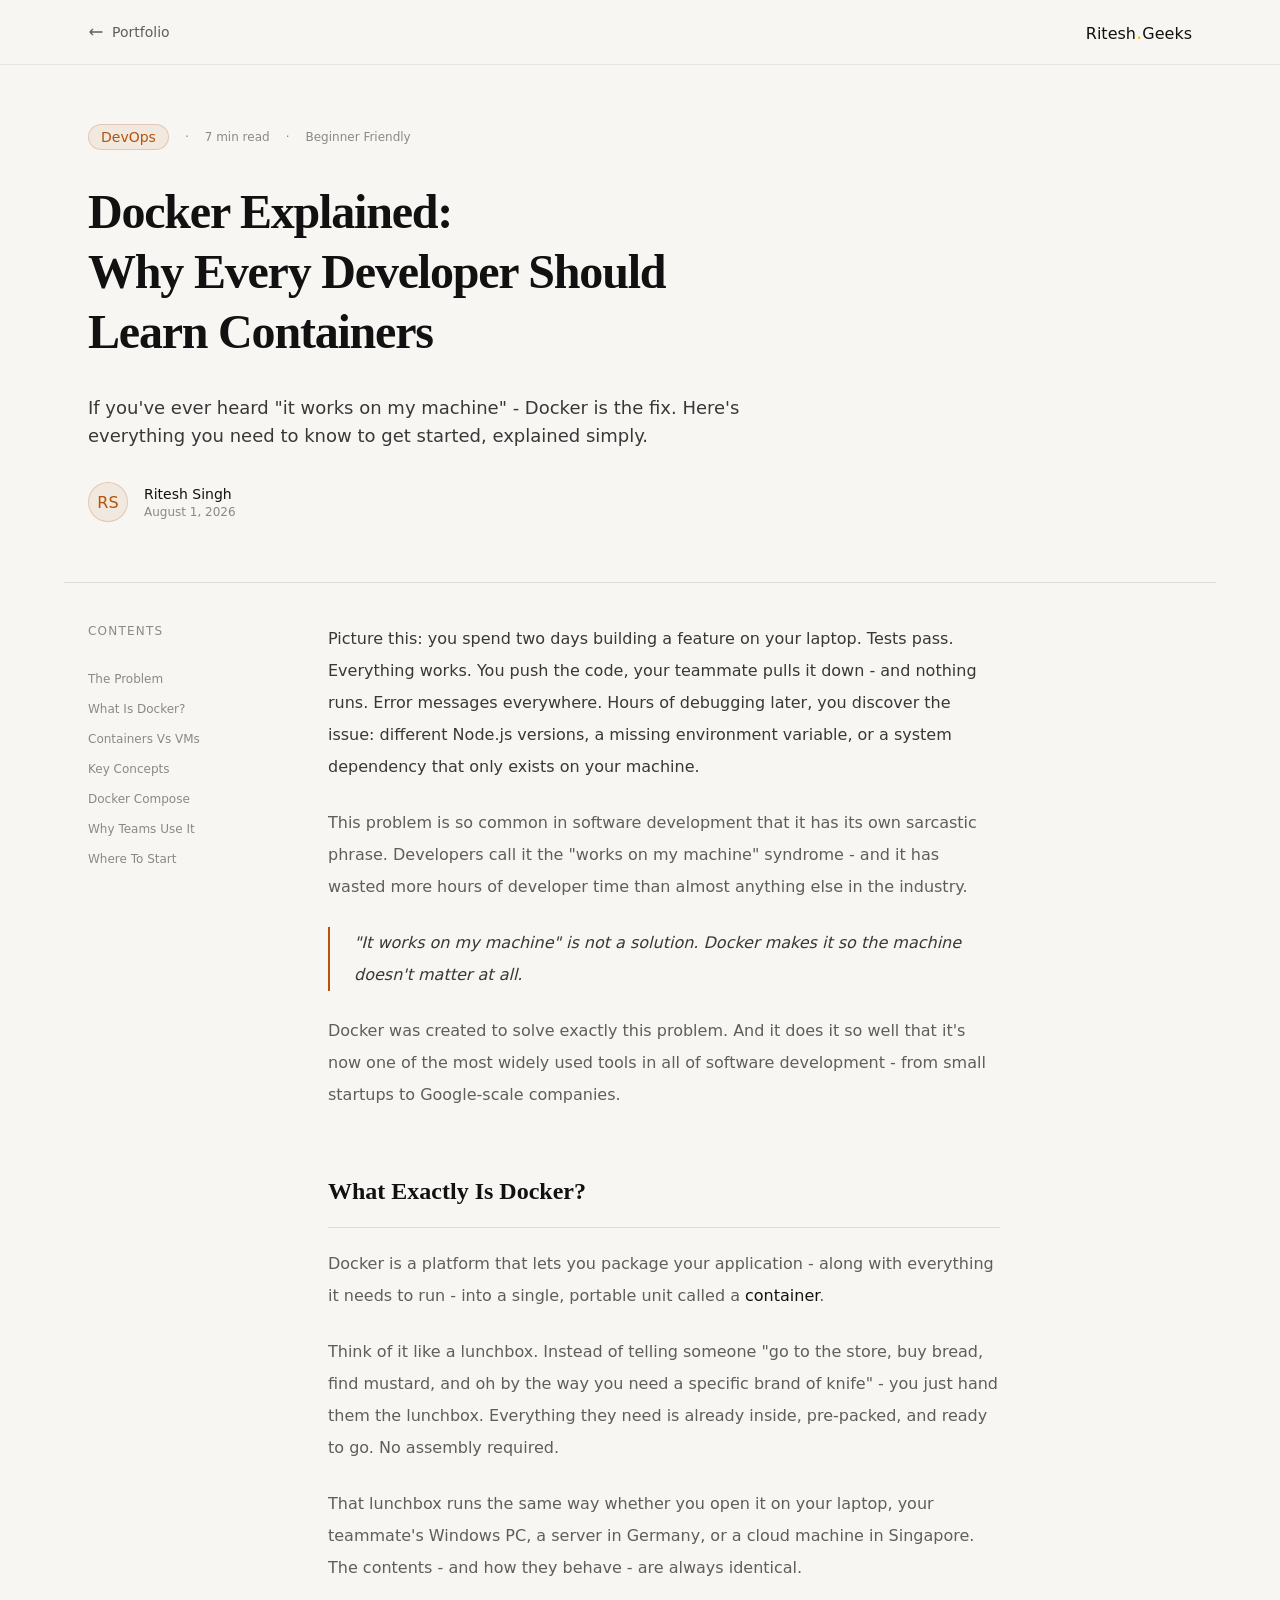
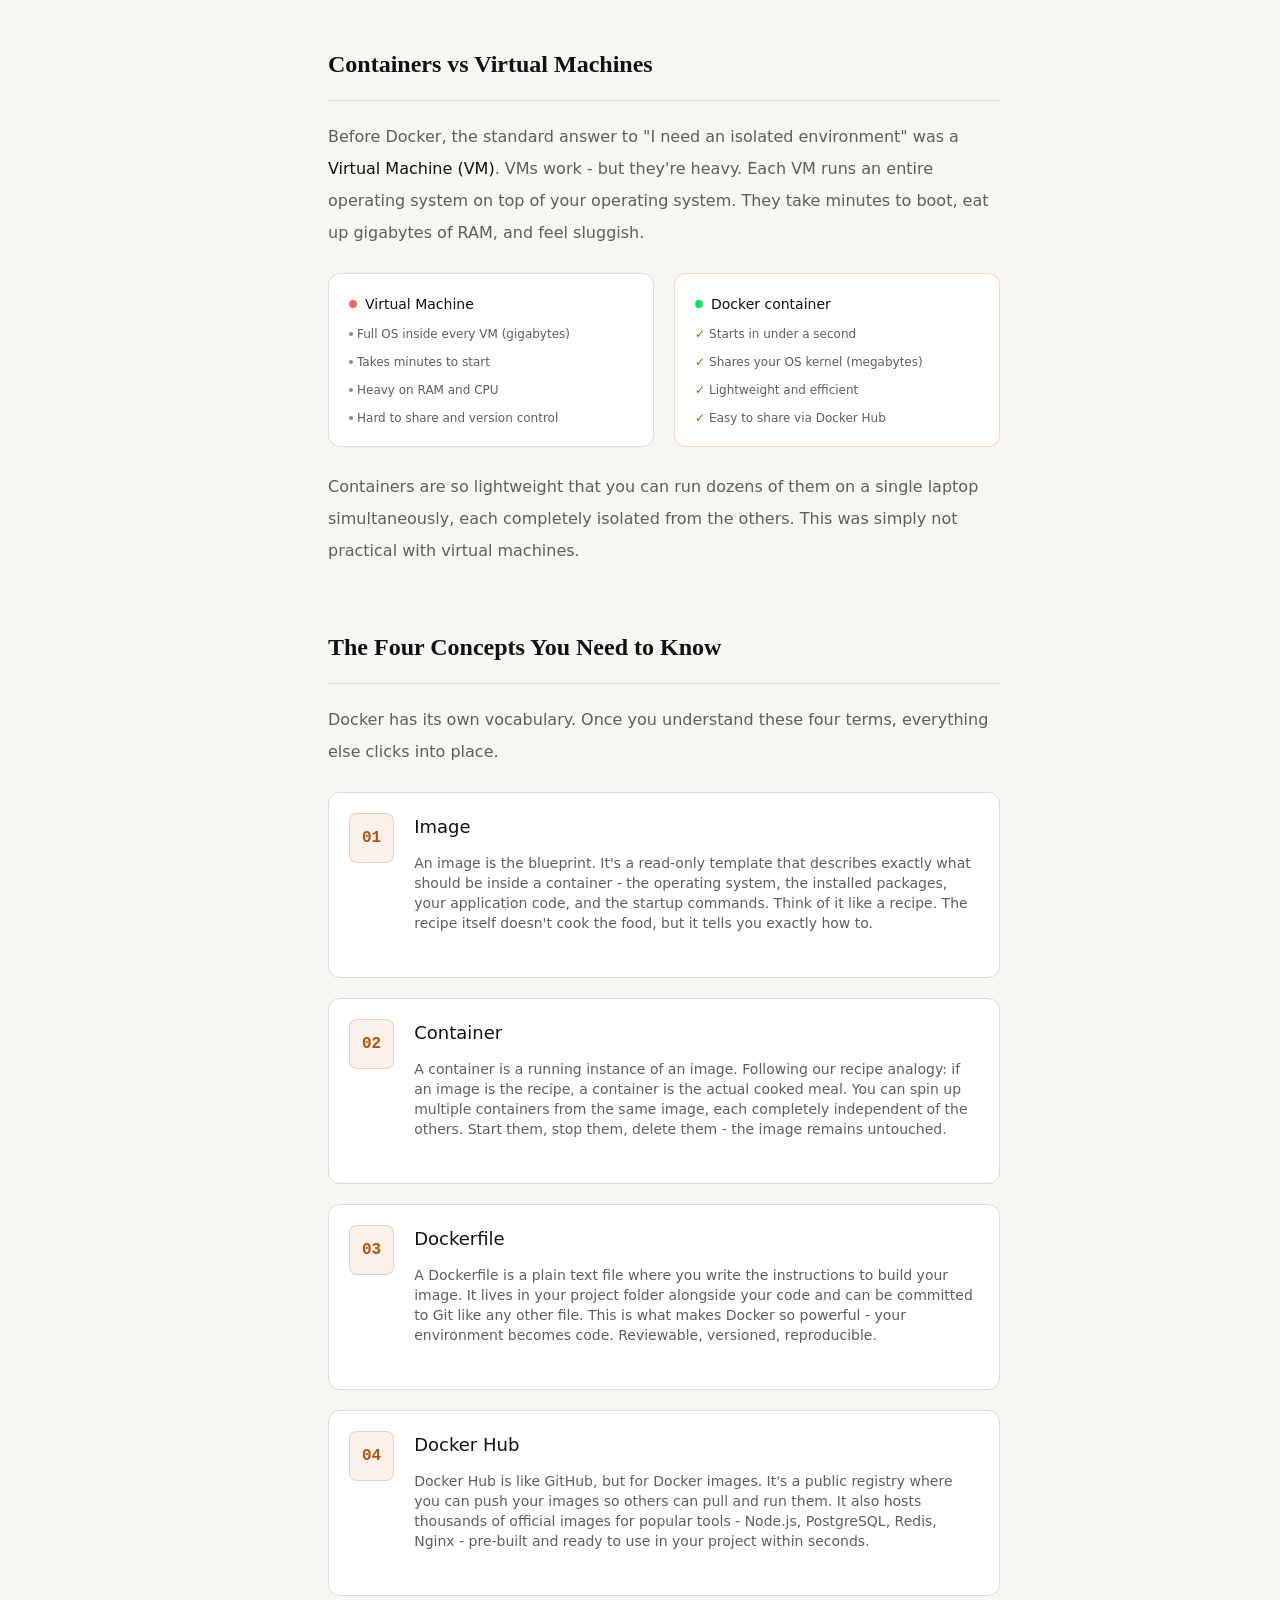
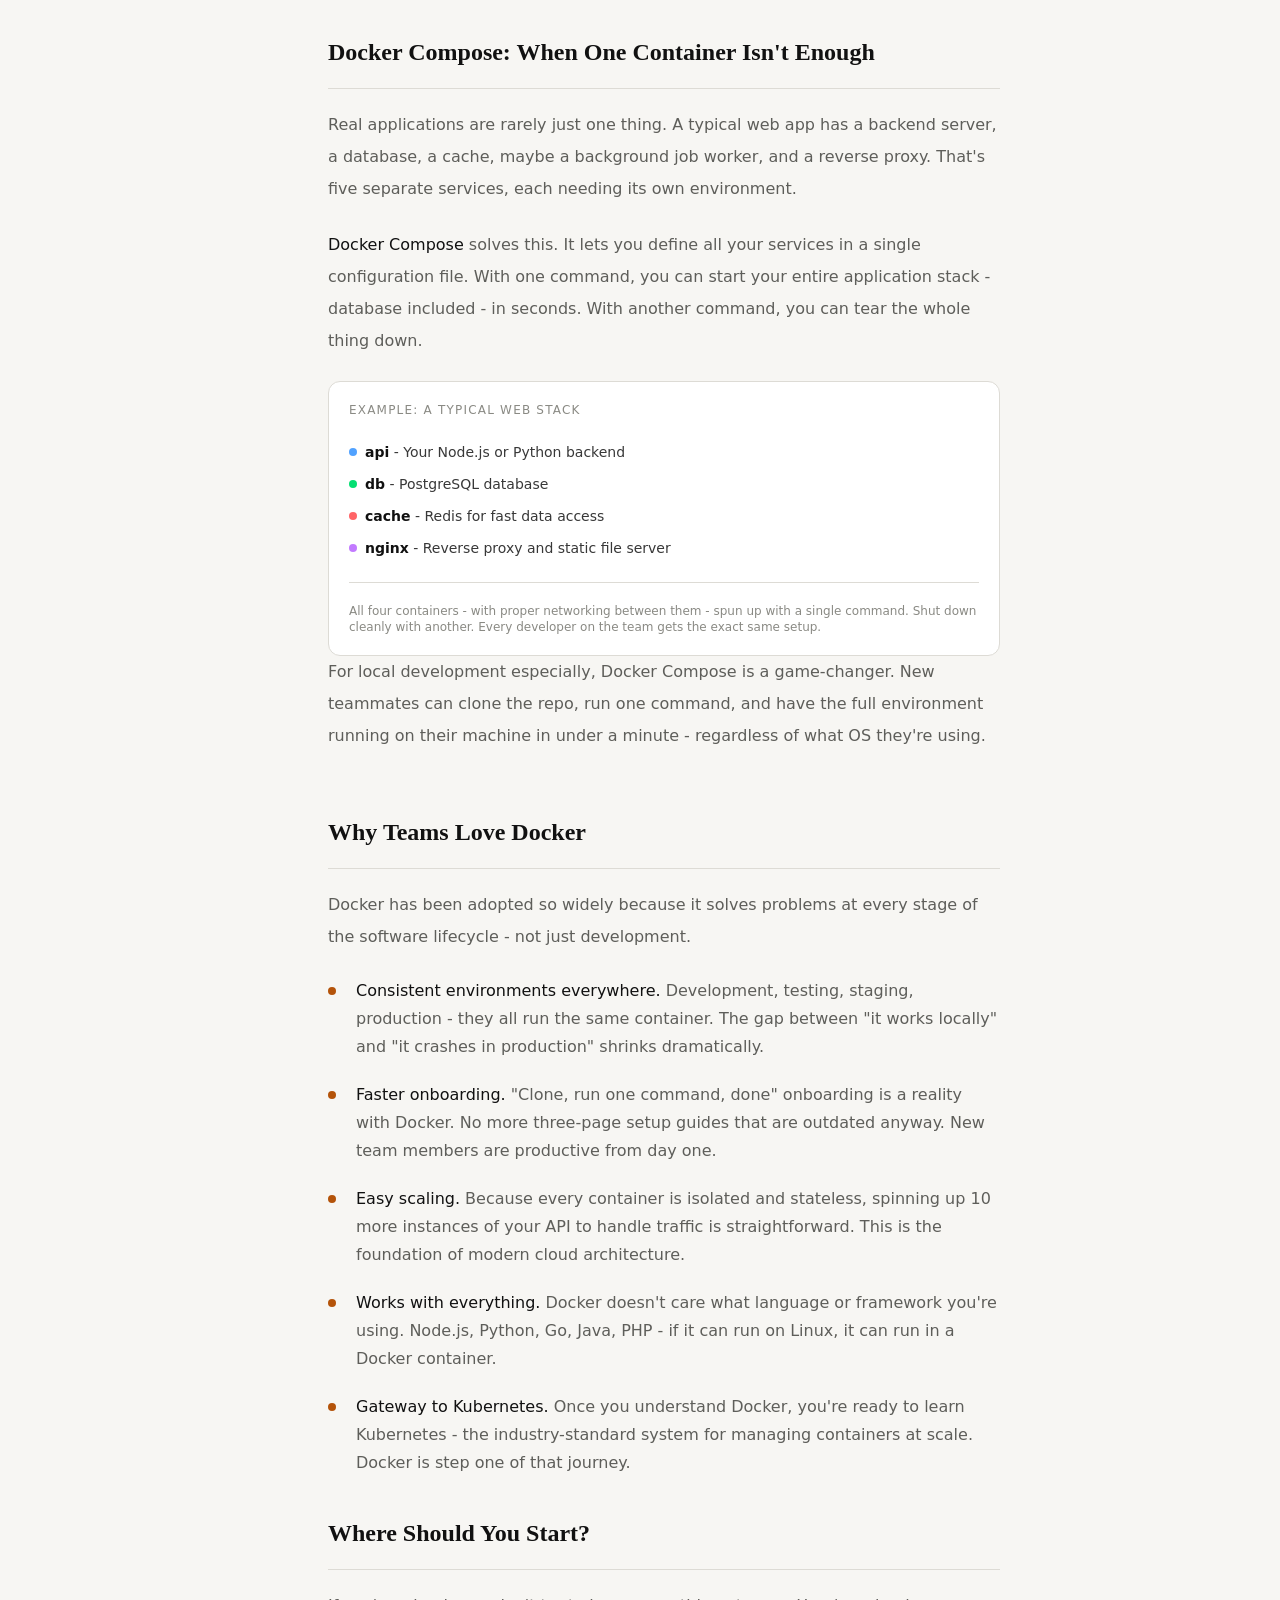
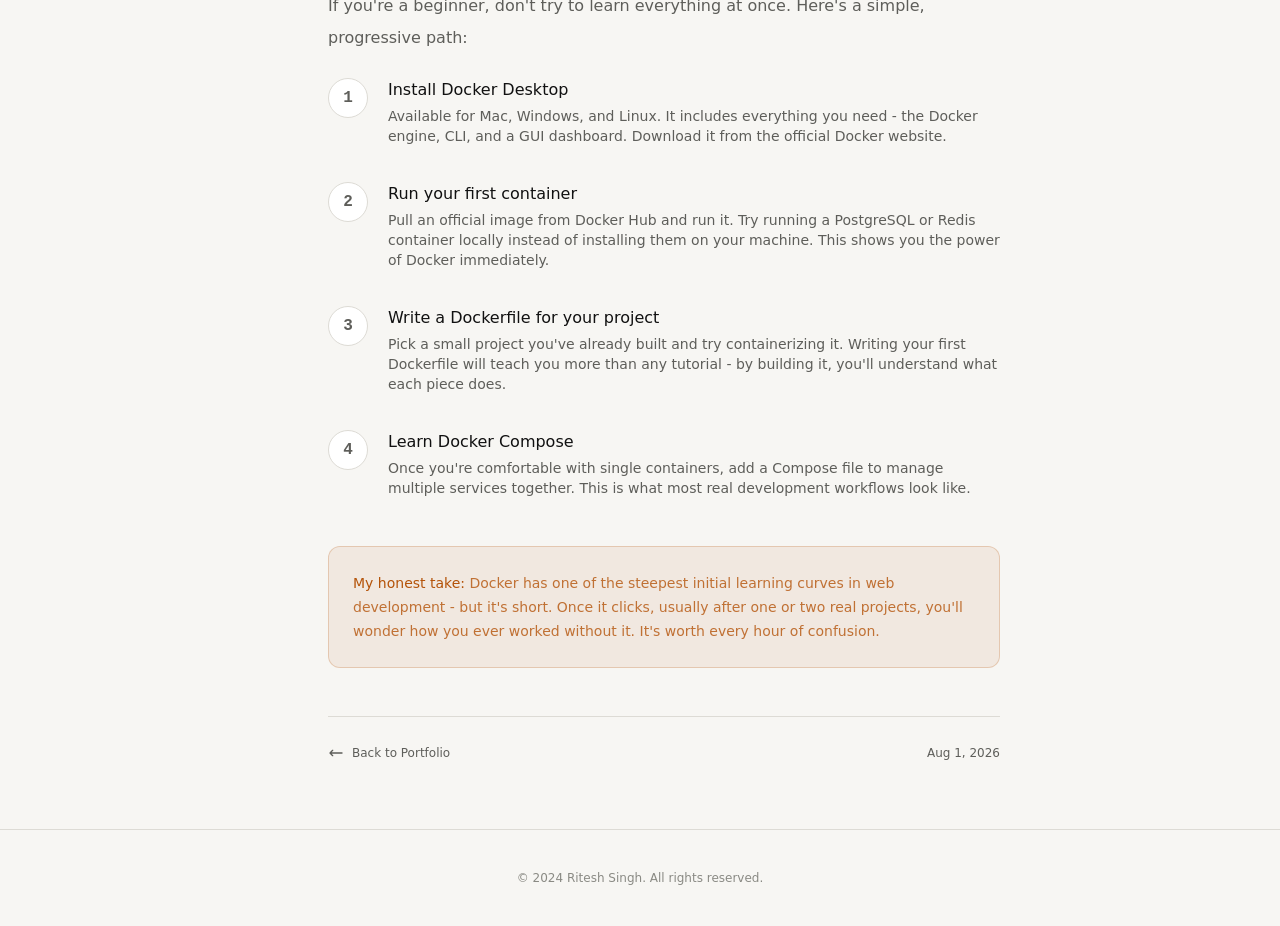
==== commit 6cf50638: "dynamic portfolio" ====
--- a/blog.html
+++ b/blog.html
@@ -20,7 +20,7 @@
                 Portfolio
             </a>
 
-            <a href="index.html">nishant<span class="text-amber-400 text-xl">.</span>dev</a>
+            <a href="index.html">Ritesh<span class="text-amber-400 text-xl">.</span>Geeks</a>
         </nav>
     </header>
 
@@ -46,10 +46,10 @@
                 <div class="flex gap-4 items-center">
                     <div
                         class="h-10 w-10 rounded-full bg-(--accent-dim) border border-(--accent-border) p-2 grid place-items-center text-(--accent)">
-                        NS
+                        RS
                     </div>
                     <div class="">
-                        <p class="text-sm text-(--text-1)">Nishant Saini</p>
+                        <p class="text-sm text-(--text-1)">Ritesh Singh</p>
                         <p class="text-xs text-(--text-4)">August 1, 2026</p>
                     </div>
                 </div>
@@ -526,7 +526,7 @@
 
     <footer class="border-t border-(--border) py-10">
         <div class=" flex justify-center px-6 text-xs text-(--text-4)">
-            © 2024 Nishant Saini. All rights reserved.
+            © 2024 Ritesh Singh. All rights reserved.
         </div>
     </footer>
 </body>
--- a/output.css
+++ b/output.css
@@ -67,6 +67,7 @@
     --radius-lg: 0.5rem;
     --radius-xl: 0.75rem;
     --radius-2xl: 1rem;
+    --ease-out: cubic-bezier(0, 0, 0.2, 1);
     --animate-pulse: pulse 2s cubic-bezier(0.4, 0, 0.6, 1) infinite;
     --blur-xs: 4px;
     --blur-2xl: 40px;
@@ -253,6 +254,9 @@
   .top-30 {
     top: calc(var(--spacing) * 30);
   }
+  .-left-1 {
+    left: calc(var(--spacing) * -1);
+  }
   .-left-1\.5 {
     left: calc(var(--spacing) * -1.5);
   }
@@ -280,6 +284,12 @@
   .mx-auto {
     margin-inline: auto;
   }
+  .mt-0 {
+    margin-top: 0px;
+  }
+  .mt-2 {
+    margin-top: calc(var(--spacing) * 2);
+  }
   .mt-2\.5 {
     margin-top: calc(var(--spacing) * 2.5);
   }
@@ -295,6 +305,12 @@
   .mt-12 {
     margin-top: calc(var(--spacing) * 12);
   }
+  .mt-20 {
+    margin-top: calc(var(--spacing) * 20);
+  }
+  .mt-40 {
+    margin-top: calc(var(--spacing) * 40);
+  }
   .mb-1 {
     margin-bottom: var(--spacing);
   }
@@ -313,15 +329,15 @@
   .mb-8 {
     margin-bottom: calc(var(--spacing) * 8);
   }
+  .mb-9 {
+    margin-bottom: calc(var(--spacing) * 9);
+  }
   .mb-10 {
     margin-bottom: calc(var(--spacing) * 10);
   }
   .mb-15 {
     margin-bottom: calc(var(--spacing) * 15);
   }
-  .mb-20 {
-    margin-bottom: calc(var(--spacing) * 20);
-  }
   .ml-6 {
     margin-left: calc(var(--spacing) * 6);
   }
@@ -343,6 +359,9 @@
   .inline-flex {
     display: inline-flex;
   }
+  .table {
+    display: table;
+  }
   .aspect-video {
     aspect-ratio: var(--aspect-video);
   }
@@ -418,9 +437,15 @@
   .flex-1 {
     flex: 1;
   }
+  .border-collapse {
+    border-collapse: collapse;
+  }
   .rotate-180 {
     rotate: 180deg;
   }
+  .transform {
+    transform: var(--tw-rotate-x,) var(--tw-rotate-y,) var(--tw-rotate-z,) var(--tw-skew-x,) var(--tw-skew-y,);
+  }
   .animate-pulse {
     animation: var(--animate-pulse);
   }
@@ -429,6 +454,9 @@
   }
   .cursor-pointer {
     cursor: pointer;
+  }
+  .resize {
+    resize: both;
   }
   .grid-cols-1 {
     grid-template-columns: repeat(1, minmax(0, 1fr));
@@ -540,6 +568,9 @@
   }
   .border-\(--border-subtle\) {
     border-color: var(--border-subtle);
+  }
+  .border-blue-300 {
+    border-color: var(--color-blue-300);
   }
   .border-blue-300\/50 {
     border-color: color-mix(in srgb, oklch(80.9% 0.105 251.813) 50%, transparent);
@@ -547,6 +578,9 @@
       border-color: color-mix(in oklab, var(--color-blue-300) 50%, transparent);
     }
   }
+  .border-white {
+    border-color: var(--color-white);
+  }
   .border-white\/20 {
     border-color: color-mix(in srgb, #fff 20%, transparent);
     @supports (color: color-mix(in lab, red, red)) {
@@ -574,6 +608,9 @@
   .bg-amber-400 {
     background-color: var(--color-amber-400);
   }
+  .bg-black {
+    background-color: var(--color-black);
+  }
   .bg-black\/0 {
     background-color: color-mix(in srgb, #000 0%, transparent);
     @supports (color: color-mix(in lab, red, red)) {
@@ -598,6 +635,9 @@
   .bg-red-400 {
     background-color: var(--color-red-400);
   }
+  .bg-white {
+    background-color: var(--color-white);
+  }
   .bg-white\/10 {
     background-color: color-mix(in srgb, #fff 10%, transparent);
     @supports (color: color-mix(in lab, red, red)) {
@@ -623,6 +663,11 @@
     --tw-gradient-from: var(--color-violet-950);
     --tw-gradient-stops: var(--tw-gradient-via-stops, var(--tw-gradient-position), var(--tw-gradient-from) var(--tw-gradient-from-position), var(--tw-gradient-to) var(--tw-gradient-to-position));
   }
+  .via-purple-900 {
+    --tw-gradient-via: var(--color-purple-900);
+    --tw-gradient-via-stops: var(--tw-gradient-position), var(--tw-gradient-from) var(--tw-gradient-from-position), var(--tw-gradient-via) var(--tw-gradient-via-position), var(--tw-gradient-to) var(--tw-gradient-to-position);
+    --tw-gradient-stops: var(--tw-gradient-via-stops);
+  }
   .via-purple-900\/30 {
     --tw-gradient-via: color-mix(in srgb, oklch(38.1% 0.176 304.987) 30%, transparent);
     @supports (color: color-mix(in lab, red, red)) {
@@ -636,6 +681,11 @@
     --tw-gradient-via-stops: var(--tw-gradient-position), var(--tw-gradient-from) var(--tw-gradient-from-position), var(--tw-gradient-via) var(--tw-gradient-via-position), var(--tw-gradient-to) var(--tw-gradient-to-position);
     --tw-gradient-stops: var(--tw-gradient-via-stops);
   }
+  .via-teal-900 {
+    --tw-gradient-via: var(--color-teal-900);
+    --tw-gradient-via-stops: var(--tw-gradient-position), var(--tw-gradient-from) var(--tw-gradient-from-position), var(--tw-gradient-via) var(--tw-gradient-via-position), var(--tw-gradient-to) var(--tw-gradient-to-position);
+    --tw-gradient-stops: var(--tw-gradient-via-stops);
+  }
   .via-teal-900\/40 {
     --tw-gradient-via: color-mix(in srgb, oklch(38.6% 0.063 188.416) 40%, transparent);
     @supports (color: color-mix(in lab, red, red)) {
@@ -678,6 +728,9 @@
   .px-6 {
     padding-inline: calc(var(--spacing) * 6);
   }
+  .py-0 {
+    padding-block: 0px;
+  }
   .py-0\.5 {
     padding-block: calc(var(--spacing) * 0.5);
   }
@@ -811,6 +864,9 @@
   }
   .text-nowrap {
     text-wrap: nowrap;
+  }
+  .text-wrap {
+    text-wrap: wrap;
   }
   .text-\(--accent\) {
     color: var(--accent);
@@ -845,18 +901,27 @@
   .text-blue-400 {
     color: var(--color-blue-400);
   }
+  .text-blue-800 {
+    color: var(--color-blue-800);
+  }
   .text-blue-800\/50 {
     color: color-mix(in srgb, oklch(42.4% 0.199 265.638) 50%, transparent);
     @supports (color: color-mix(in lab, red, red)) {
       color: color-mix(in oklab, var(--color-blue-800) 50%, transparent);
     }
   }
+  .text-emerald-800 {
+    color: var(--color-emerald-800);
+  }
   .text-emerald-800\/50 {
     color: color-mix(in srgb, oklch(43.2% 0.095 166.913) 50%, transparent);
     @supports (color: color-mix(in lab, red, red)) {
       color: color-mix(in oklab, var(--color-emerald-800) 50%, transparent);
     }
   }
+  .text-violet-800 {
+    color: var(--color-violet-800);
+  }
   .text-violet-800\/50 {
     color: color-mix(in srgb, oklch(43.2% 0.232 292.759) 50%, transparent);
     @supports (color: color-mix(in lab, red, red)) {
@@ -875,12 +940,21 @@
   .italic {
     font-style: italic;
   }
+  .underline {
+    text-decoration-line: underline;
+  }
   .opacity-0 {
     opacity: 0%;
   }
   .shadow-2xl {
     --tw-shadow: 0 25px 50px -12px var(--tw-shadow-color, rgb(0 0 0 / 0.25));
     box-shadow: var(--tw-inset-shadow), var(--tw-inset-ring-shadow), var(--tw-ring-offset-shadow), var(--tw-ring-shadow), var(--tw-shadow);
+  }
+  .shadow-cyan-500 {
+    --tw-shadow-color: oklch(71.5% 0.143 215.221);
+    @supports (color: color-mix(in lab, red, red)) {
+      --tw-shadow-color: color-mix(in oklab, var(--color-cyan-500) var(--tw-shadow-alpha), transparent);
+    }
   }
   .shadow-cyan-500\/50 {
     --tw-shadow-color: color-mix(in srgb, oklch(71.5% 0.143 215.221) 50%, transparent);
@@ -888,6 +962,10 @@
       --tw-shadow-color: color-mix(in oklab, color-mix(in oklab, var(--color-cyan-500) 50%, transparent) var(--tw-shadow-alpha), transparent);
     }
   }
+  .outline {
+    outline-style: var(--tw-outline-style);
+    outline-width: 1px;
+  }
   .backdrop-blur-2xl {
     --tw-backdrop-blur: blur(var(--blur-2xl));
     -webkit-backdrop-filter: var(--tw-backdrop-blur,) var(--tw-backdrop-brightness,) var(--tw-backdrop-contrast,) var(--tw-backdrop-grayscale,) var(--tw-backdrop-hue-rotate,) var(--tw-backdrop-invert,) var(--tw-backdrop-opacity,) var(--tw-backdrop-saturate,) var(--tw-backdrop-sepia,);
@@ -898,6 +976,15 @@
     -webkit-backdrop-filter: var(--tw-backdrop-blur,) var(--tw-backdrop-brightness,) var(--tw-backdrop-contrast,) var(--tw-backdrop-grayscale,) var(--tw-backdrop-hue-rotate,) var(--tw-backdrop-invert,) var(--tw-backdrop-opacity,) var(--tw-backdrop-saturate,) var(--tw-backdrop-sepia,);
     backdrop-filter: var(--tw-backdrop-blur,) var(--tw-backdrop-brightness,) var(--tw-backdrop-contrast,) var(--tw-backdrop-grayscale,) var(--tw-backdrop-hue-rotate,) var(--tw-backdrop-invert,) var(--tw-backdrop-opacity,) var(--tw-backdrop-saturate,) var(--tw-backdrop-sepia,);
   }
+  .backdrop-filter {
+    -webkit-backdrop-filter: var(--tw-backdrop-blur,) var(--tw-backdrop-brightness,) var(--tw-backdrop-contrast,) var(--tw-backdrop-grayscale,) var(--tw-backdrop-hue-rotate,) var(--tw-backdrop-invert,) var(--tw-backdrop-opacity,) var(--tw-backdrop-saturate,) var(--tw-backdrop-sepia,);
+    backdrop-filter: var(--tw-backdrop-blur,) var(--tw-backdrop-brightness,) var(--tw-backdrop-contrast,) var(--tw-backdrop-grayscale,) var(--tw-backdrop-hue-rotate,) var(--tw-backdrop-invert,) var(--tw-backdrop-opacity,) var(--tw-backdrop-saturate,) var(--tw-backdrop-sepia,);
+  }
+  .transition {
+    transition-property: color, background-color, border-color, outline-color, text-decoration-color, fill, stroke, --tw-gradient-from, --tw-gradient-via, --tw-gradient-to, opacity, box-shadow, transform, translate, scale, rotate, filter, -webkit-backdrop-filter, backdrop-filter, display, content-visibility, overlay, pointer-events;
+    transition-timing-function: var(--tw-ease, var(--default-transition-timing-function));
+    transition-duration: var(--tw-duration, var(--default-transition-duration));
+  }
   .transition-all {
     transition-property: all;
     transition-timing-function: var(--tw-ease, var(--default-transition-timing-function));
@@ -915,6 +1002,10 @@
     --tw-duration: 400ms;
     transition-duration: 400ms;
   }
+  .ease-out {
+    --tw-ease: var(--ease-out);
+    transition-timing-function: var(--ease-out);
+  }
   @media (hover: hover) {
     .group-hover\:bg-black\/35:is(:where(.group):hover *) {
       background-color: color-mix(in srgb, #000 35%, transparent);
@@ -959,6 +1050,9 @@
     }
   }
   @media (width >= 40rem) {
+    .sm\:ml-9 {
+      margin-left: calc(var(--spacing) * 9);
+    }
     .sm\:flex-row {
       flex-direction: row;
     }
@@ -970,8 +1064,29 @@
     .md\:mt-1 {
       margin-top: var(--spacing);
     }
-    .md\:ml-50 {
-      margin-left: calc(var(--spacing) * 50);
+    .md\:mt-7 {
+      margin-top: calc(var(--spacing) * 7);
+    }
+    .md\:mt-10 {
+      margin-top: calc(var(--spacing) * 10);
+    }
+    .md\:mb-10 {
+      margin-bottom: calc(var(--spacing) * 10);
+    }
+    .md\:ml-6 {
+      margin-left: calc(var(--spacing) * 6);
+    }
+    .md\:ml-16 {
+      margin-left: calc(var(--spacing) * 16);
+    }
+    .md\:ml-17 {
+      margin-left: calc(var(--spacing) * 17);
+    }
+    .md\:ml-20 {
+      margin-left: calc(var(--spacing) * 20);
+    }
+    .md\:ml-30 {
+      margin-left: calc(var(--spacing) * 30);
     }
     .md\:ml-100 {
       margin-left: calc(var(--spacing) * 100);
@@ -1014,6 +1129,9 @@
   @media (width >= 64rem) {
     .lg\:col-span-1 {
       grid-column: span 1 / span 1;
+    }
+    .lg\:ml-17 {
+      margin-left: calc(var(--spacing) * 17);
     }
     .lg\:block {
       display: block;
@@ -1116,6 +1234,26 @@
 .animate-fade-in-up-3 {
   animation: fadeInUp 0.6s ease-out 0.45s both;
 }
+@property --tw-rotate-x {
+  syntax: "*";
+  inherits: false;
+}
+@property --tw-rotate-y {
+  syntax: "*";
+  inherits: false;
+}
+@property --tw-rotate-z {
+  syntax: "*";
+  inherits: false;
+}
+@property --tw-skew-x {
+  syntax: "*";
+  inherits: false;
+}
+@property --tw-skew-y {
+  syntax: "*";
+  inherits: false;
+}
 @property --tw-border-style {
   syntax: "*";
   inherits: false;
@@ -1240,6 +1378,11 @@
   inherits: false;
   initial-value: 0 0 #0000;
 }
+@property --tw-outline-style {
+  syntax: "*";
+  inherits: false;
+  initial-value: solid;
+}
 @property --tw-backdrop-blur {
   syntax: "*";
   inherits: false;
@@ -1277,6 +1420,10 @@
   inherits: false;
 }
 @property --tw-duration {
+  syntax: "*";
+  inherits: false;
+}
+@property --tw-ease {
   syntax: "*";
   inherits: false;
 }
@@ -1303,6 +1450,11 @@
 @layer properties {
   @supports ((-webkit-hyphens: none) and (not (margin-trim: inline))) or ((-moz-orient: inline) and (not (color:rgb(from red r g b)))) {
     *, ::before, ::after, ::backdrop {
+      --tw-rotate-x: initial;
+      --tw-rotate-y: initial;
+      --tw-rotate-z: initial;
+      --tw-skew-x: initial;
+      --tw-skew-y: initial;
       --tw-border-style: solid;
       --tw-gradient-position: initial;
       --tw-gradient-from: #0000;
@@ -1330,6 +1482,7 @@
       --tw-ring-offset-width: 0px;
       --tw-ring-offset-color: #fff;
       --tw-ring-offset-shadow: 0 0 #0000;
+      --tw-outline-style: solid;
       --tw-backdrop-blur: initial;
       --tw-backdrop-brightness: initial;
       --tw-backdrop-contrast: initial;
@@ -1340,6 +1493,7 @@
       --tw-backdrop-saturate: initial;
       --tw-backdrop-sepia: initial;
       --tw-duration: initial;
+      --tw-ease: initial;
       --tw-translate-x: 0;
       --tw-translate-y: 0;
       --tw-translate-z: 0;
